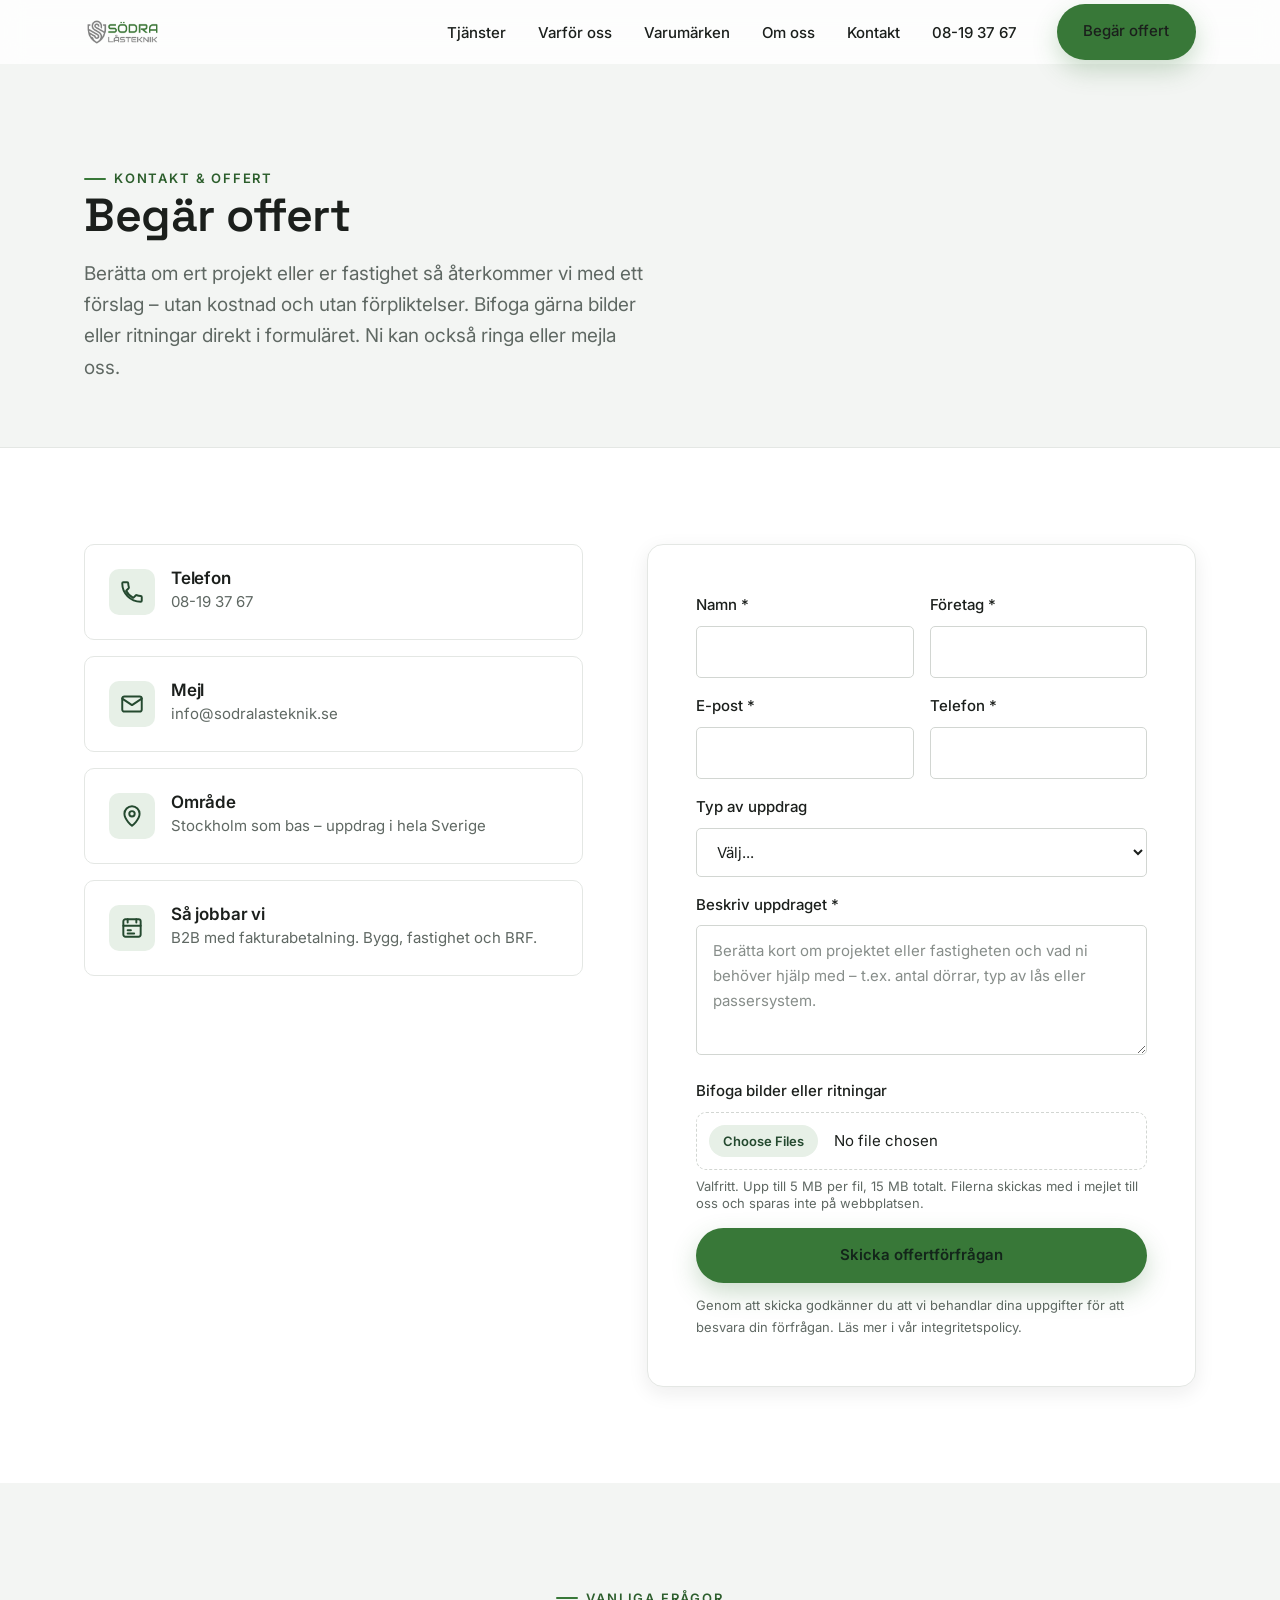
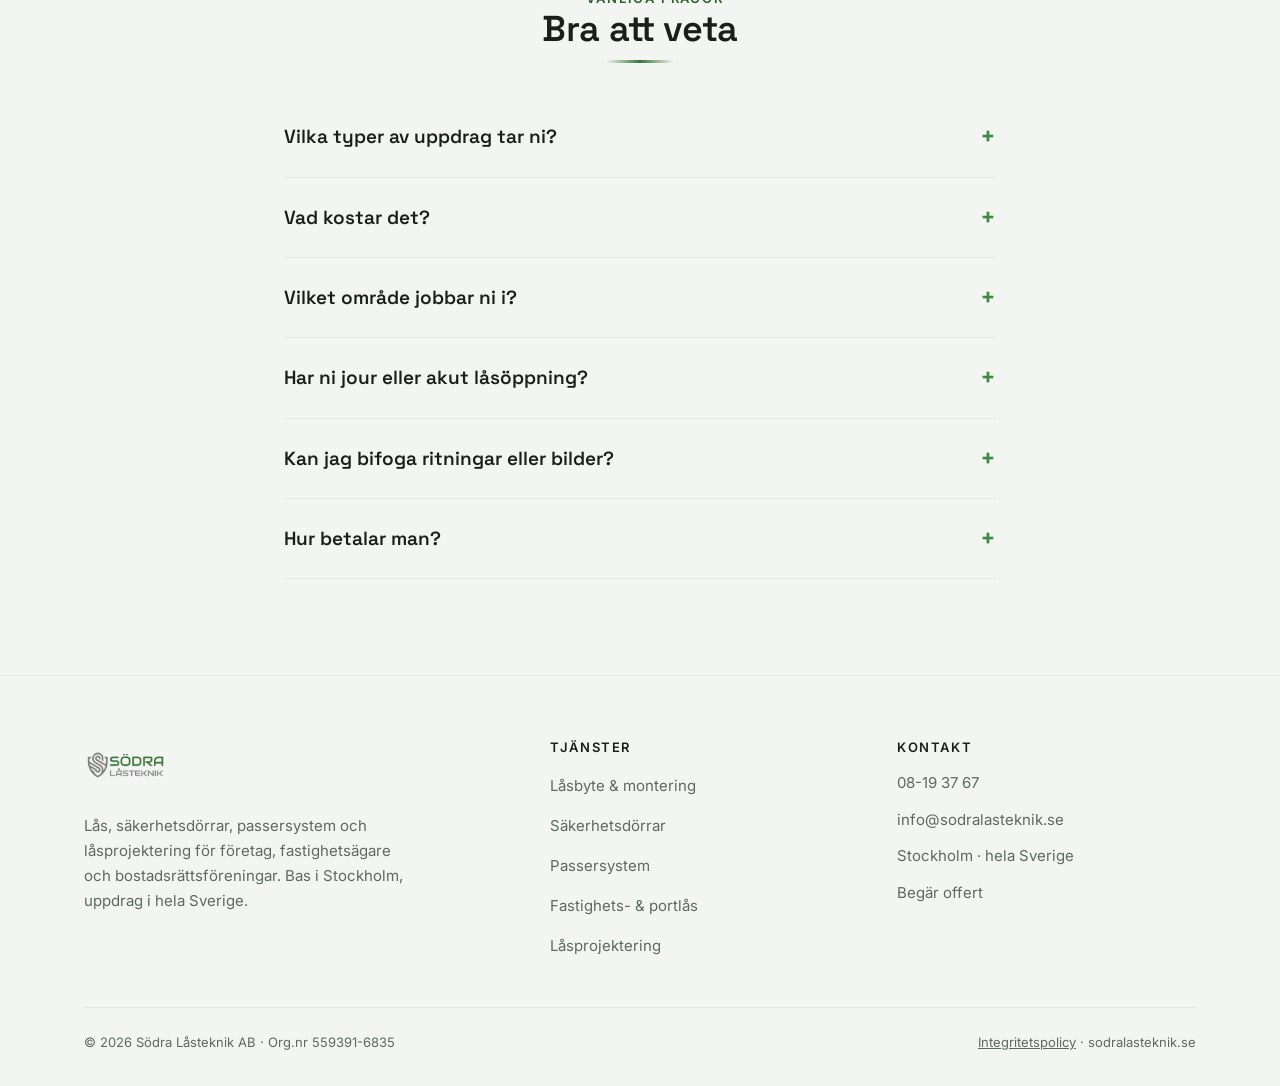
==== contact/index.html @ 4a837612 "Initial commit: Södra Låsteknik marketing website Statisk sajt (vanilla HTML/CSS/JS, inget byggsteg)" ====
<!DOCTYPE html>
<html lang="sv">
<head>
  <meta charset="UTF-8">
  <meta name="viewport" content="width=device-width, initial-scale=1">
  <title>Kontakt &amp; offert – Södra Låsteknik</title>
  <meta name="description" content="Begär offert på lås, säkerhetsdörrar, passersystem och låsprojektering. Berätta om ert projekt eller er fastighet och bifoga gärna bilder eller ritningar – vi återkommer med ett förslag.">
  <meta name="theme-color" content="#13251a">
  <link rel="canonical" href="https://sodralasteknik.se/contact/">

  <!-- Open Graph -->
  <meta property="og:type" content="website">
  <meta property="og:locale" content="sv_SE">
  <meta property="og:url" content="https://sodralasteknik.se/contact/">
  <meta property="og:title" content="Kontakt &amp; offert – Södra Låsteknik">
  <meta property="og:description" content="Berätta om ert projekt eller er fastighet så återkommer vi med ett förslag. Bifoga gärna bilder eller ritningar.">
  <meta name="twitter:card" content="summary_large_image">

  <!-- Favicon -->
  <link rel="icon" href="../assets/img/favicon.png" type="image/png">
  <link rel="manifest" href="/manifest.webmanifest">

  <!-- Typsnitt -->
  <link rel="preconnect" href="https://fonts.googleapis.com">
  <link rel="preconnect" href="https://fonts.gstatic.com" crossorigin>
  <link href="https://fonts.googleapis.com/css2?family=Space+Grotesk:wght@500;600;700&family=Inter:wght@400;500;600;700&display=swap" rel="stylesheet">

  <!-- Stilmallar -->
  <link rel="stylesheet" href="../assets/css/tokens.css?v=1.0.0">
  <link rel="stylesheet" href="../assets/css/main.css?v=1.0.0">
</head>
<body id="top">
  <a href="#main" class="skip-link">Hoppa till innehåll</a>
  <div class="nav-backdrop"></div>

  <!-- ===== Navigering ===== -->
  <nav class="navbar scrolled" aria-label="Huvudnavigering">
    <div class="container navbar-inner">
      <a href="../" class="brand" aria-label="Södra Låsteknik, startsida">
        <img src="../assets/img/logo.png" alt="Södra Låsteknik" class="brand-logo">
      </a>

      <ul class="nav-links" role="list">
        <li><a href="../#tjanster">Tjänster</a></li>
        <li><a href="../#varfor">Varför oss</a></li>
        <li><a href="../#varumarken">Varumärken</a></li>
        <li><a href="../#om">Om oss</a></li>
        <li><a href="./">Kontakt</a></li>
        <li><a href="tel:+468193767" class="nav-phone">08-19 37 67</a></li>
        <li><a href="#offert" class="btn btn-primary nav-cta">Begär offert</a></li>
      </ul>

      <button class="nav-toggle" aria-label="Öppna meny" aria-expanded="false" aria-controls="nav">
        <span></span><span></span><span></span>
      </button>
    </div>
  </nav>

  <main id="main">
    <header class="page-hero">
      <div class="container reveal">
        <span class="eyebrow">Kontakt &amp; offert</span>
        <h1>Begär offert</h1>
        <p>Berätta om ert projekt eller er fastighet så återkommer vi med ett förslag – utan kostnad och utan förpliktelser. Bifoga gärna bilder eller ritningar direkt i formuläret. Ni kan också ringa eller mejla oss.</p>
      </div>
    </header>

    <section id="offert" class="section">
      <div class="container contact-layout">
        <!-- Kontaktvägar -->
        <div class="contact-cards reveal">
          <div class="contact-card">
            <div class="service-icon" aria-hidden="true">
              <svg viewBox="0 0 24 24" fill="none" stroke="currentColor" stroke-width="1.8"><path d="M6.6 10.8c1.4 2.8 3.8 5.1 6.6 6.6l2.2-2.2c.3-.3.7-.4 1-.2 1.1.4 2.3.6 3.6.6.6 0 1 .4 1 1V20c0 .6-.4 1-1 1C10.6 21 3 13.4 3 4c0-.6.5-1 1-1h3.5c.6 0 1 .4 1 1 0 1.2.2 2.4.6 3.6.1.4 0 .8-.2 1l-2.3 2.2Z" stroke-linecap="round" stroke-linejoin="round"/></svg>
            </div>
            <div>
              <h3>Telefon</h3>
              <p><a href="tel:+468193767">08-19 37 67</a></p>
            </div>
          </div>

          <div class="contact-card">
            <div class="service-icon" aria-hidden="true">
              <svg viewBox="0 0 24 24" fill="none" stroke="currentColor" stroke-width="1.8"><rect x="3" y="5" width="18" height="14" rx="2"/><path d="m3 7 9 6 9-6" stroke-linecap="round" stroke-linejoin="round"/></svg>
            </div>
            <div>
              <h3>Mejl</h3>
              <p><a href="mailto:info@sodralasteknik.se">info@sodralasteknik.se</a></p>
            </div>
          </div>

          <div class="contact-card">
            <div class="service-icon" aria-hidden="true">
              <svg viewBox="0 0 24 24" fill="none" stroke="currentColor" stroke-width="1.8"><path d="M12 21s-7-5.5-7-11a7 7 0 0 1 14 0c0 5.5-7 11-7 11Z" stroke-linejoin="round"/><circle cx="12" cy="10" r="2.5"/></svg>
            </div>
            <div>
              <h3>Område</h3>
              <p>Stockholm som bas – uppdrag i hela Sverige</p>
            </div>
          </div>

          <div class="contact-card">
            <div class="service-icon" aria-hidden="true">
              <svg viewBox="0 0 24 24" fill="none" stroke="currentColor" stroke-width="1.8"><rect x="4" y="4" width="16" height="16" rx="2"/><path d="M8 4v3M16 4v3M4 10h16M8 14h3M8 17h6" stroke-linecap="round"/></svg>
            </div>
            <div>
              <h3>Så jobbar vi</h3>
              <p>B2B med fakturabetalning. Bygg, fastighet och BRF.</p>
            </div>
          </div>
        </div>

        <!-- Formulär -->
        <div class="form-card reveal">
          <form id="contact-form" action="offert.php" method="post" enctype="multipart/form-data" novalidate>
            <div class="form-row">
              <div class="field">
                <label for="name">Namn *</label>
                <input type="text" id="name" name="name" autocomplete="name" required>
                <span class="field-error">Fyll i ditt namn.</span>
              </div>
              <div class="field">
                <label for="company">Företag *</label>
                <input type="text" id="company" name="company" autocomplete="organization" required>
                <span class="field-error">Ange företag eller förening.</span>
              </div>
            </div>

            <div class="form-row">
              <div class="field">
                <label for="email">E-post *</label>
                <input type="email" id="email" name="email" autocomplete="email" required>
                <span class="field-error">Ange en giltig e-postadress.</span>
              </div>
              <div class="field">
                <label for="phone">Telefon *</label>
                <input type="tel" id="phone" name="phone" autocomplete="tel" required>
                <span class="field-error">Ange ett telefonnummer.</span>
              </div>
            </div>

            <div class="field">
              <label for="type">Typ av uppdrag</label>
              <select id="type" name="type">
                <option value="">Välj...</option>
                <option>Nybyggnation</option>
                <option>ROT / renovering</option>
                <option>Fastighet / förvaltning</option>
                <option>Bostadsrättsförening</option>
                <option>Företag</option>
                <option>Annat</option>
              </select>
            </div>

            <div class="field">
              <label for="message">Beskriv uppdraget *</label>
              <textarea id="message" name="message" placeholder="Berätta kort om projektet eller fastigheten och vad ni behöver hjälp med – t.ex. antal dörrar, typ av lås eller passersystem." required></textarea>
              <span class="field-error">Beskriv uppdraget.</span>
            </div>

            <div class="field">
              <label for="attachments">Bifoga bilder eller ritningar</label>
              <input type="file" id="attachments" name="attachments[]" accept="image/*,.pdf" multiple>
              <p class="field-hint">Valfritt. Upp till 5 MB per fil, 15 MB totalt. Filerna skickas med i mejlet till oss och sparas inte på webbplatsen.</p>
              <span class="field-error">Filen är för stor eller har ett format vi inte stödjer.</span>
            </div>

            <!-- Honeypot mot spam: dold för människor, kryssas av bottar -->
            <input type="checkbox" name="botcheck" style="display:none" tabindex="-1" aria-hidden="true">

            <button type="submit" class="btn btn-primary" style="width:100%;">Skicka offertförfrågan</button>
            <p class="form-note">Genom att skicka godkänner du att vi behandlar dina uppgifter för att besvara din förfrågan. Läs mer i vår <a href="../privacy-policy/">integritetspolicy</a>.</p>
            <div id="form-status" class="form-status" role="status" aria-live="polite"></div>
          </form>
        </div>
      </div>
    </section>

    <!-- ===== FAQ ===== -->
    <section class="why section">
      <div class="container" style="max-width: var(--sl-container-narrow);">
        <div class="section-head text-center reveal">
          <span class="eyebrow" style="justify-content:center;">Vanliga frågor</span>
          <h2>Bra att veta</h2>
        </div>

        <details class="faq-item reveal">
          <summary>Vilka typer av uppdrag tar ni?</summary>
          <p>Vi arbetar främst B2B – med byggföretag, fastighetsägare och bostadsrättsföreningar. Allt från enskilda cylinder- och låsbyten till komplett låsprojektering för nybyggnation och ROT. Vi tar sällan uppdrag åt privatpersoner.</p>
        </details>
        <details class="faq-item reveal">
          <summary>Vad kostar det?</summary>
          <p>Priset beror på uppdragets omfattning och vilka produkter som ingår. Berätta om projektet eller fastigheten så återkommer vi med ett tydligt förslag utan kostnad och utan förpliktelser.</p>
        </details>
        <details class="faq-item reveal">
          <summary>Vilket område jobbar ni i?</summary>
          <p>Vi har Stockholm som bas men tar uppdrag i hela Sverige. Hör av dig med var projektet ligger så berättar vi hur vi kan hjälpa till.</p>
        </details>
        <details class="faq-item reveal">
          <summary>Har ni jour eller akut låsöppning?</summary>
          <p>Nej, vi erbjuder ingen jour eller akut låsöppning i nuläget. Vi är specialiserade på planerade lås- och säkerhetsentreprenader inom bygg och fastighet.</p>
        </details>
        <details class="faq-item reveal">
          <summary>Kan jag bifoga ritningar eller bilder?</summary>
          <p>Ja – ladda upp bilder eller ritningar direkt i formuläret (JPG, PNG, HEIC, WEBP eller PDF). Det gör att vi ofta kan ge ett mer träffsäkert förslag direkt. Filerna skickas med i mejlet till oss och sparas inte på webbplatsen.</p>
        </details>
        <details class="faq-item reveal">
          <summary>Hur betalar man?</summary>
          <p>Vi fakturerar – all fakturering sker mot företag och föreningar (B2B).</p>
        </details>
      </div>
    </section>
  </main>

  <!-- ===== Footer ===== -->
  <footer class="footer">
    <div class="container">
      <div class="footer-grid">
        <div>
          <a href="../" class="brand" aria-label="Södra Låsteknik">
            <img src="../assets/img/logo.png" alt="Södra Låsteknik" class="brand-logo footer-logo">
          </a>
          <p class="footer-about">Lås, säkerhetsdörrar, passersystem och låsprojektering för företag, fastighetsägare och bostadsrättsföreningar. Bas i Stockholm, uppdrag i hela Sverige.</p>
        </div>

        <div>
          <h4>Tjänster</h4>
          <ul class="footer-links" role="list">
            <li><a href="../#tjanster">Låsbyte &amp; montering</a></li>
            <li><a href="../#tjanster">Säkerhetsdörrar</a></li>
            <li><a href="../#tjanster">Passersystem</a></li>
            <li><a href="../#tjanster">Fastighets- &amp; portlås</a></li>
            <li><a href="../#tjanster">Låsprojektering</a></li>
          </ul>
        </div>

        <div>
          <h4>Kontakt</h4>
          <div class="footer-contact">
            <a href="tel:+468193767">08-19 37 67</a>
            <a href="mailto:info@sodralasteknik.se">info@sodralasteknik.se</a>
            <span>Stockholm · hela Sverige</span>
            <a href="#offert">Begär offert</a>
          </div>
        </div>
      </div>

      <div class="footer-bottom">
        <span>&copy; <span id="year">2026</span> Södra Låsteknik AB · Org.nr 559391-6835</span>
        <span><a href="../privacy-policy/">Integritetspolicy</a> · sodralasteknik.se</span>
      </div>
    </div>
  </footer>

  <script src="../assets/js/main.js?v=1.0.0" defer></script>
  <script src="../assets/js/contact.js?v=1.0.0" defer></script>
</body>
</html>
---- assets/css/tokens.css ----
/* ==========================================================================
   Design tokens - Södra Låsteknik
   Grön / grå / svart. Ren, teknisk säkerhetskänsla. Ett tema (inget
   prefers-color-scheme). Prefix --sl-. Värdena samplade ur logotypen:
   grön #387838, grå #808080.
   ========================================================================== */

:root {
  /* ===== Grön ramp (mörk → ljus) ===== */
  --sl-forest-900: #13251a;   /* nära svart-grön – mörka sektioner, footer */
  --sl-forest-800: #1b3324;
  --sl-forest-700: #24492f;   /* ikoner, primärtext på ljust */
  --sl-forest-600: #2c5e35;
  --sl-green-500:  #3f8b46;
  --sl-green-400:  #58a25f;
  --sl-green-100:  #e7f0e7;   /* tints, chip-bakgrund */

  /* Märkesaccent (grön från loggan) – knappar, eyebrows, siffror, linjer */
  --sl-brand:      #387838;
  --sl-brand-deep: #2c5e2c;

  /* ===== Neutraler (grått/svart) ===== */
  --sl-sand-50:  #fafbfa;
  --sl-sand-100: #f3f5f3;
  --sl-sand-200: #e8ebe8;
  --sl-stone-300: #d3d7d3;

  --sl-ink-900: #181b19;
  --sl-ink-700: #333734;
  --sl-ink-500: #6b706c;
  --sl-white: #ffffff;

  /* ===== Semantiska färger ===== */
  --sl-primary:        var(--sl-forest-700);
  --sl-primary-dark:   var(--sl-forest-900);
  --sl-accent:         var(--sl-green-500);
  --sl-accent-strong:  var(--sl-forest-600);

  /* Ljust tema: vitt/ljusgrått med grön accent och nära-svart text. */
  --sl-bg:             #ffffff;
  --sl-bg-alt:         #f3f5f3;
  --sl-bg-dark:        var(--sl-forest-900);
  --sl-surface:        #ffffff;

  --sl-text:           #1b1f1c;
  --sl-text-muted:     #5f6863;
  --sl-text-on-dark:   #eef2ef;
  --sl-text-on-dark-muted: #aeb8b1;

  --sl-border:         #e4e7e4;
  --sl-border-strong:  #d2d6d2;

  --sl-success: #2f8f5b;
  --sl-error:   #c0402b;

  /* ===== Typografi ===== */
  --sl-font-body: "Inter", system-ui, -apple-system, "Segoe UI", Roboto, sans-serif;
  --sl-font-display: "Space Grotesk", "Inter", system-ui, sans-serif;

  --sl-fs-xs:   0.8125rem;  /* 13px */
  --sl-fs-sm:   0.9375rem;  /* 15px */
  --sl-fs-base: 1.0625rem;  /* 17px */
  --sl-fs-lg:   1.1875rem;  /* 19px */
  --sl-fs-xl:   1.375rem;   /* 22px */
  --sl-fs-2xl:  1.75rem;    /* 28px */
  --sl-fs-3xl:  2.25rem;    /* 36px */
  --sl-fs-4xl:  2.9rem;     /* ~46px */
  --sl-fs-5xl:  3.75rem;    /* 60px */

  --sl-lh-tight: 1.12;
  --sl-lh-snug:  1.3;
  --sl-lh-normal: 1.65;

  --sl-fw-regular: 400;
  --sl-fw-medium: 500;
  --sl-fw-semibold: 600;
  --sl-fw-bold: 700;

  /* ===== Spacing ===== */
  --sl-space-1: 0.25rem;
  --sl-space-2: 0.5rem;
  --sl-space-3: 0.75rem;
  --sl-space-4: 1rem;
  --sl-space-5: 1.5rem;
  --sl-space-6: 2rem;
  --sl-space-7: 3rem;
  --sl-space-8: 4rem;
  --sl-space-9: 6rem;
  --sl-space-10: 8rem;

  /* ===== Layout ===== */
  --sl-container: 1160px;
  --sl-container-narrow: 760px;

  /* ===== Radier (något stramare än Nordö – teknisk känsla) ===== */
  --sl-radius-sm: 5px;
  --sl-radius-md: 10px;
  --sl-radius-lg: 16px;
  --sl-radius-xl: 22px;
  --sl-radius-full: 999px;

  /* ===== Skuggor (neutralt grå) ===== */
  --sl-shadow-sm: 0 1px 2px rgba(20, 25, 22, 0.06);
  --sl-shadow-md: 0 6px 20px rgba(20, 25, 22, 0.08);
  --sl-shadow-lg: 0 18px 48px rgba(20, 25, 22, 0.13);
  --sl-shadow-green: 0 12px 30px rgba(56, 120, 56, 0.26);

  /* ===== Övergångar ===== */
  --sl-transition: 200ms cubic-bezier(0.4, 0, 0.2, 1);
  --sl-transition-slow: 400ms cubic-bezier(0.4, 0, 0.2, 1);

  /* ===== Z-index ===== */
  --sl-z-nav: 100;
  --sl-z-overlay: 200;
}

@media (prefers-reduced-motion: reduce) {
  :root {
    --sl-transition: 0ms;
    --sl-transition-slow: 0ms;
  }
}
---- assets/css/main.css ----
/* ==========================================================================
   Södra Låsteknik - main.css
   Statisk sajt. Vanilla CSS. Mobile-first.
   ========================================================================== */

/* ===== Reset ===== */
*, *::before, *::after { box-sizing: border-box; }
* { margin: 0; }
html { -webkit-text-size-adjust: 100%; scroll-behavior: smooth; }
@media (prefers-reduced-motion: reduce) { html { scroll-behavior: auto; } }

body {
  font-family: var(--sl-font-body);
  font-size: var(--sl-fs-base);
  line-height: var(--sl-lh-normal);
  color: var(--sl-text);
  background: var(--sl-bg);
  -webkit-font-smoothing: antialiased;
  text-rendering: optimizeLegibility;
  overflow-x: hidden;
}

img, picture, svg { display: block; max-width: 100%; }
a { color: inherit; text-decoration: none; }
button { font: inherit; cursor: pointer; }
ul { list-style: none; padding: 0; }

/* ===== Typografi ===== */
h1, h2, h3, h4 {
  font-family: var(--sl-font-display);
  font-weight: var(--sl-fw-semibold);
  line-height: var(--sl-lh-tight);
  letter-spacing: -0.01em;
  color: var(--sl-text);
}
h1 { font-size: var(--sl-fs-4xl); }
h2 { font-size: var(--sl-fs-3xl); }
h3 { font-size: var(--sl-fs-xl); }
p { color: var(--sl-text-muted); }

.eyebrow {
  display: inline-flex;
  align-items: center;
  gap: var(--sl-space-2);
  font-family: var(--sl-font-body);
  font-size: var(--sl-fs-xs);
  font-weight: var(--sl-fw-semibold);
  letter-spacing: 0.14em;
  text-transform: uppercase;
  color: var(--sl-brand-deep);
}
.eyebrow::before {
  content: "";
  width: 22px; height: 2px;
  background: var(--sl-brand);
  border-radius: 2px;
}

/* ===== Layout ===== */
.container {
  width: 100%;
  max-width: var(--sl-container);
  margin-inline: auto;
  padding-inline: var(--sl-space-5);
}
.section { padding-block: var(--sl-space-9); }
.section-head { max-width: 640px; margin-bottom: var(--sl-space-7); }
.section-head p { margin-top: var(--sl-space-4); font-size: var(--sl-fs-lg); }
.text-center { text-align: center; }
.text-center.section-head { margin-inline: auto; }

/* ===== Knappar ===== */
.btn {
  display: inline-flex;
  align-items: center;
  justify-content: center;
  gap: var(--sl-space-2);
  padding: 0.9rem 1.6rem;
  border-radius: var(--sl-radius-full);
  font-size: var(--sl-fs-sm);
  font-weight: var(--sl-fw-semibold);
  border: 1.5px solid transparent;
  transition: transform var(--sl-transition), background var(--sl-transition), box-shadow var(--sl-transition), color var(--sl-transition);
  white-space: nowrap;
}
.btn:active { transform: translateY(1px); }
.btn-primary {
  background: var(--sl-brand);
  color: var(--sl-forest-900);
  box-shadow: 0 10px 24px rgba(56, 120, 56, 0.25);
}
.btn-primary:hover { background: var(--sl-brand-deep); transform: translateY(-2px); }
.btn-secondary {
  background: transparent;
  color: var(--sl-text);
  border-color: var(--sl-border-strong);
}
.btn-secondary:hover { border-color: var(--sl-accent-strong); color: var(--sl-accent-strong); }
.btn-ghost-light {
  background: rgba(255,255,255,0.1);
  color: var(--sl-white);
  border-color: rgba(255,255,255,0.35);
}
.btn-ghost-light:hover { background: rgba(255,255,255,0.18); border-color: rgba(255,255,255,0.6); }
.btn-white { background: var(--sl-white); color: var(--sl-forest-800); }
.btn-white:hover { transform: translateY(-2px); box-shadow: var(--sl-shadow-lg); }
.btn svg { width: 18px; height: 18px; }

/* ===== Navigering ===== */
.navbar {
  position: fixed;
  inset: 0 0 auto 0;
  z-index: var(--sl-z-nav);
  transition: background var(--sl-transition), box-shadow var(--sl-transition), padding var(--sl-transition);
  padding-block: var(--sl-space-1);
  background: rgba(255, 255, 255, 0.82);
  backdrop-filter: saturate(180%) blur(12px);
  -webkit-backdrop-filter: saturate(180%) blur(12px);
}
.navbar.scrolled {
  background: rgba(255, 255, 255, 0.95);
  box-shadow: var(--sl-shadow-sm);
  border-bottom: 1px solid var(--sl-border);
}
.navbar-inner {
  display: flex;
  align-items: center;
  justify-content: space-between;
  gap: var(--sl-space-5);
}
.brand { display: inline-flex; align-items: center; gap: var(--sl-space-3); }
.brand-mark { width: 38px; height: 38px; flex-shrink: 0; }
.brand-logo { height: 88px; width: auto; display: block; }
.footer .brand-logo { height: 104px; }
.legal-hero .brand-logo { height: 380px; margin-bottom: var(--sl-space-2); }
.brand-text {
  font-family: var(--sl-font-display);
  font-weight: var(--sl-fw-semibold);
  font-size: var(--sl-fs-xl);
  letter-spacing: -0.02em;
  color: var(--sl-forest-800);
  line-height: 1;
}
.brand-text small {
  display: block;
  font-family: var(--sl-font-body);
  font-size: 0.62rem;
  font-weight: var(--sl-fw-semibold);
  letter-spacing: 0.22em;
  text-transform: uppercase;
  color: var(--sl-text-muted);
  margin-top: 3px;
}
.nav-links { display: flex; align-items: center; gap: var(--sl-space-6); }
.nav-links a {
  font-size: var(--sl-fs-sm);
  font-weight: var(--sl-fw-medium);
  color: var(--sl-text);
  position: relative;
  transition: color var(--sl-transition);
}
.nav-links a:not(.btn)::after {
  content: "";
  position: absolute;
  left: 0; bottom: -6px;
  width: 0; height: 2px;
  background: var(--sl-accent);
  border-radius: 2px;
  transition: width var(--sl-transition);
}
.nav-links a:not(.btn):hover::after { width: 100%; }
.nav-cta { margin-left: var(--sl-space-2); }

.nav-toggle {
  display: none;
  flex-direction: column;
  gap: 5px;
  background: none;
  border: none;
  padding: 6px;
}
.nav-toggle span {
  width: 24px; height: 2px;
  background: var(--sl-text);
  border-radius: 2px;
  transition: transform var(--sl-transition), opacity var(--sl-transition);
}
.nav-open .nav-toggle span:nth-child(1) { transform: translateY(7px) rotate(45deg); }
.nav-open .nav-toggle span:nth-child(2) { opacity: 0; }
.nav-open .nav-toggle span:nth-child(3) { transform: translateY(-7px) rotate(-45deg); }

/* ===== Hero ===== */
.hero {
  position: relative;
  min-height: 100svh;
  display: flex;
  align-items: center;
  padding-top: var(--sl-space-10);
  padding-bottom: var(--sl-space-9);
  color: var(--sl-white);
  overflow: hidden;
}
.hero-bg {
  position: absolute;
  inset: 0;
  z-index: -2;
  background-color: var(--sl-forest-900);
  /* Foto tänds automatiskt när assets/img/hero.jpg finns.
     Overlay-gradienten ligger ovanpå fotot och håller texten läsbar.
     Saknas fotot visas den gröna basfärgen. */
  background-image:
    linear-gradient(150deg, rgba(19,37,26,0.82) 0%, rgba(19,37,26,0.55) 45%, rgba(11,22,15,0.88) 100%),
    url("../img/hero.jpg");
  background-size: cover;
  background-position: center;
  background-repeat: no-repeat;
}
/* Topografiskt linjemönster som subtil textur */
.hero-bg::after {
  content: "";
  position: absolute;
  inset: 0;
  background-image: radial-gradient(rgba(255,255,255,0.05) 1px, transparent 1px);
  background-size: 32px 32px;
  mask-image: radial-gradient(90% 80% at 70% 30%, #000 0%, transparent 75%);
  -webkit-mask-image: radial-gradient(90% 80% at 70% 30%, #000 0%, transparent 75%);
}
.hero-content { max-width: 640px; }
.hero .eyebrow { color: var(--sl-brand); }
.hero .eyebrow::before { background: var(--sl-brand); }
.hero h1 {
  color: var(--sl-white);
  font-size: clamp(2.4rem, 6vw, var(--sl-fs-5xl));
  margin-top: var(--sl-space-5);
  letter-spacing: -0.02em;
}
.hero h1 em { font-style: italic; color: var(--sl-green-400); }
.hero-lead {
  color: var(--sl-text-on-dark);
  font-size: var(--sl-fs-lg);
  max-width: 560px;
  margin-top: var(--sl-space-5);
}
.hero-actions {
  display: flex;
  flex-wrap: wrap;
  gap: var(--sl-space-4);
  margin-top: var(--sl-space-7);
}
.hero-trust {
  display: flex;
  flex-wrap: wrap;
  gap: var(--sl-space-6);
  margin-top: var(--sl-space-8);
  padding-top: var(--sl-space-6);
  border-top: 1px solid rgba(255,255,255,0.14);
}
.hero-trust-item { display: flex; align-items: center; gap: var(--sl-space-3); }
.hero-trust-item svg { width: 20px; height: 20px; color: var(--sl-green-400); flex-shrink: 0; }
.hero-trust-item span { color: var(--sl-text-on-dark); font-size: var(--sl-fs-sm); font-weight: var(--sl-fw-medium); }

.scroll-cue {
  position: absolute;
  left: 50%; bottom: var(--sl-space-5);
  transform: translateX(-50%);
  color: rgba(255,255,255,0.5);
  font-size: var(--sl-fs-xs);
  letter-spacing: 0.14em;
  text-transform: uppercase;
  display: flex;
  flex-direction: column;
  align-items: center;
  gap: var(--sl-space-2);
  animation: floaty 2.4s ease-in-out infinite;
}
@keyframes floaty { 0%,100% { transform: translate(-50%, 0); } 50% { transform: translate(-50%, 6px); } }
@media (prefers-reduced-motion: reduce) { .scroll-cue { animation: none; } }

/* ===== Statistik-band ===== */
.stats {
  background: var(--sl-bg-alt);
  color: var(--sl-text);
}
.stats-grid {
  display: grid;
  grid-template-columns: repeat(4, 1fr);
  gap: var(--sl-space-6);
}
.stat { text-align: center; padding: var(--sl-space-4); }
.stat-num {
  font-family: var(--sl-font-display);
  font-size: var(--sl-fs-4xl);
  font-weight: var(--sl-fw-semibold);
  color: var(--sl-forest-700);
  line-height: 1;
}
.stat-num span { color: var(--sl-brand-deep); }
.stat-label { margin-top: var(--sl-space-3); font-size: var(--sl-fs-sm); color: var(--sl-text-muted); }

/* ===== Ledord (från visitkortet) ===== */
.values { background: var(--sl-bg-alt); border-block: 1px solid var(--sl-border); }
.values-row {
  display: flex;
  flex-wrap: wrap;
  justify-content: center;
  align-items: center;
  gap: var(--sl-space-3) var(--sl-space-5);
  padding-block: var(--sl-space-5);
}
.values-row span {
  font-size: var(--sl-fs-sm);
  font-weight: var(--sl-fw-semibold);
  letter-spacing: 0.2em;
  text-transform: uppercase;
  color: var(--sl-brand-deep);
}
.values-row .dot { color: var(--sl-border-strong); letter-spacing: 0; }

/* ===== Tjänster ===== */
.services-grid {
  display: grid;
  grid-template-columns: repeat(2, 1fr);
  gap: var(--sl-space-5);
}
.service-card {
  background: var(--sl-surface);
  border: 1px solid var(--sl-border);
  border-radius: var(--sl-radius-lg);
  padding: var(--sl-space-6);
  transition: transform var(--sl-transition), box-shadow var(--sl-transition), border-color var(--sl-transition);
}
.service-card:hover {
  transform: translateY(-4px);
  box-shadow: var(--sl-shadow-lg);
  border-color: var(--sl-green-100);
}
.service-icon {
  width: 54px; height: 54px;
  display: grid;
  place-items: center;
  border-radius: var(--sl-radius-md);
  background: var(--sl-green-100);
  color: var(--sl-forest-700);
  margin-bottom: var(--sl-space-5);
}
.service-icon svg { width: 26px; height: 26px; }
.service-card h3 { margin-bottom: var(--sl-space-3); }
.service-card p { font-size: var(--sl-fs-sm); }
.service-card ul { margin-top: var(--sl-space-4); display: flex; flex-wrap: wrap; gap: var(--sl-space-2); }
.service-card li {
  font-size: var(--sl-fs-xs);
  font-weight: var(--sl-fw-medium);
  color: var(--sl-forest-700);
  background: var(--sl-green-100);
  padding: 4px 10px;
  border-radius: var(--sl-radius-full);
}

/* ===== Varför oss (split) ===== */
.why { background: var(--sl-bg-alt); }
.split {
  display: grid;
  grid-template-columns: 1fr 1fr;
  gap: var(--sl-space-8);
  align-items: center;
}
.why-list { margin-top: var(--sl-space-6); display: grid; gap: var(--sl-space-4); }
.why-item { display: flex; gap: var(--sl-space-4); align-items: flex-start; }
.why-check {
  flex-shrink: 0;
  width: 30px; height: 30px;
  display: grid; place-items: center;
  border-radius: var(--sl-radius-full);
  background: var(--sl-accent-strong);
  color: var(--sl-white);
}
.why-check svg { width: 16px; height: 16px; }
.why-item h3 { font-size: var(--sl-fs-lg); font-family: var(--sl-font-body); font-weight: var(--sl-fw-semibold); margin-bottom: 2px; }
.why-item p { font-size: var(--sl-fs-sm); margin: 0; }

.why-visual {
  position: relative;
  border-radius: var(--sl-radius-xl);
  overflow: hidden;
  min-height: 440px;
  background:
    linear-gradient(180deg, rgba(19,37,26,0.30) 0%, rgba(19,37,26,0.55) 45%, rgba(11,22,15,0.9) 100%),
    url("../img/ambition.jpg") center / cover no-repeat;
  color: var(--sl-white);
  display: flex;
  flex-direction: column;
  justify-content: flex-end;
  padding: var(--sl-space-7);
  box-shadow: var(--sl-shadow-lg);
}
.why-visual::before {
  content: "";
  position: absolute; inset: 0;
  background-image: radial-gradient(rgba(255,255,255,0.06) 1px, transparent 1px);
  background-size: 26px 26px;
  mask-image: linear-gradient(to top, #000, transparent);
  -webkit-mask-image: linear-gradient(to top, #000, transparent);
}
.why-visual blockquote {
  position: relative;
  font-family: var(--sl-font-display);
  font-size: var(--sl-fs-2xl);
  line-height: var(--sl-lh-snug);
  color: var(--sl-white);
}
.why-visual cite {
  position: relative;
  display: block;
  margin-top: var(--sl-space-5);
  font-style: normal;
  font-size: var(--sl-fs-sm);
  color: var(--sl-text-on-dark-muted);
}

/* ===== Så arbetar vi (process) ===== */
.process-grid {
  display: grid;
  grid-template-columns: repeat(3, 1fr);
  gap: var(--sl-space-6);
  counter-reset: step;
}
.process-step { position: relative; }
.process-step::before {
  counter-increment: step;
  content: counter(step, decimal-leading-zero);
  font-family: var(--sl-font-display);
  font-size: var(--sl-fs-2xl);
  font-weight: var(--sl-fw-semibold);
  color: var(--sl-brand-deep);
  display: block;
  margin-bottom: var(--sl-space-3);
}
.process-step h3 { font-size: var(--sl-fs-lg); margin-bottom: var(--sl-space-2); }
.process-step p { font-size: var(--sl-fs-sm); }

/* ===== Om ===== */
.about-visual {
  border-radius: var(--sl-radius-xl);
  overflow: hidden;
  min-height: 420px;
  background:
    linear-gradient(180deg, rgba(19,37,26,0.25) 0%, rgba(19,37,26,0.5) 45%, rgba(11,22,15,0.9) 100%),
    url("../img/om-oss.jpg") center / cover no-repeat;
  background-color: #13251a;
  box-shadow: var(--sl-shadow-lg);
  position: relative;
  display: flex;
  flex-direction: column;
  justify-content: flex-end;
  padding: var(--sl-space-7);
  color: var(--sl-white);
}
.about-badge { position: relative; }
.about-badge strong { display: block; font-family: var(--sl-font-display); font-size: var(--sl-fs-2xl); color: var(--sl-white); }
.about-badge span { font-size: var(--sl-fs-sm); color: var(--sl-text-on-dark-muted); }
.about-body p + p { margin-top: var(--sl-space-4); }
.about-body .btn { margin-top: var(--sl-space-6); }

/* ===== CTA-band ===== */
.cta {
  background: var(--sl-surface);
  color: var(--sl-text);
  border: 1px solid var(--sl-border);
  border-top: 3px solid var(--sl-brand);
  border-radius: var(--sl-radius-xl);
  padding: var(--sl-space-8);
  text-align: center;
  box-shadow: var(--sl-shadow-md);
  position: relative;
  overflow: hidden;
}
.cta h2 { color: var(--sl-text); }
.cta p { color: var(--sl-text-muted); max-width: 520px; margin: var(--sl-space-4) auto 0; }
.cta-actions { display: flex; flex-wrap: wrap; gap: var(--sl-space-4); justify-content: center; margin-top: var(--sl-space-6); }

/* ===== Footer ===== */
.footer {
  background: var(--sl-bg-alt);
  color: var(--sl-text-muted);
  padding-block: var(--sl-space-8) var(--sl-space-6);
  border-top: 1px solid var(--sl-border);
}
.footer-grid {
  display: grid;
  grid-template-columns: 1.4fr 1fr 1fr;
  gap: var(--sl-space-7);
  padding-bottom: var(--sl-space-7);
  border-bottom: 1px solid var(--sl-border);
}
.footer .brand-text { color: var(--sl-forest-800); }
.footer-about { margin-top: var(--sl-space-4); font-size: var(--sl-fs-sm); max-width: 320px; }
.footer h4 {
  font-family: var(--sl-font-body);
  font-size: var(--sl-fs-xs);
  letter-spacing: 0.12em;
  text-transform: uppercase;
  color: var(--sl-text);
  margin-bottom: var(--sl-space-4);
}
.footer-links { display: grid; gap: var(--sl-space-3); }
.footer-links a, .footer-contact a { font-size: var(--sl-fs-sm); transition: color var(--sl-transition); }
.footer-links a:hover, .footer-contact a:hover { color: var(--sl-brand-deep); }
.footer-contact { display: grid; gap: var(--sl-space-3); font-size: var(--sl-fs-sm); }
.footer-contact a.with-icon { display: inline-flex; align-items: center; gap: var(--sl-space-2); }
.footer-contact a.with-icon svg { width: 16px; height: 16px; flex-shrink: 0; }
.footer-bottom {
  display: flex;
  flex-wrap: wrap;
  justify-content: space-between;
  gap: var(--sl-space-3);
  padding-top: var(--sl-space-5);
  font-size: var(--sl-fs-xs);
}

/* ===== Kontaktsida ===== */
.page-hero {
  background: var(--sl-bg-alt);
  border-bottom: 1px solid var(--sl-border);
  color: var(--sl-text);
  padding-top: calc(var(--sl-space-10) + var(--sl-space-6));
  padding-bottom: var(--sl-space-8);
}
.page-hero h1 { color: var(--sl-text); }
.page-hero p { color: var(--sl-text-muted); max-width: 560px; margin-top: var(--sl-space-4); font-size: var(--sl-fs-lg); }
/* Hero för fristående sidor utan navbar (t.ex. integritetspolicy) */
.legal-hero {
  position: relative;
  min-height: 60vh;
  display: grid;
  place-items: center;
  text-align: center;
  color: var(--sl-text);
  padding: var(--sl-space-9) var(--sl-space-5);
  background: var(--sl-bg-alt);
  border-bottom: 1px solid var(--sl-border);
}
.legal-hero-inner {
  max-width: 640px;
  display: flex;
  flex-direction: column;
  align-items: center;
  gap: var(--sl-space-4);
}
.legal-hero-brand { margin-bottom: var(--sl-space-2); }
.legal-hero-brand .brand-mark { width: 60px; height: 60px; }
.legal-hero-brand .brand-text { font-size: var(--sl-fs-2xl); color: var(--sl-forest-800); }
.legal-hero h1 { color: var(--sl-text); font-size: var(--sl-fs-4xl); }
.legal-hero p { color: var(--sl-text-muted); font-size: var(--sl-fs-lg); max-width: 520px; }
.legal-hero .btn { margin-top: var(--sl-space-3); }

.contact-layout {
  display: grid;
  grid-template-columns: 1fr 1.1fr;
  gap: var(--sl-space-8);
  align-items: start;
}
.contact-cards { display: grid; gap: var(--sl-space-4); }
.contact-card {
  display: flex;
  gap: var(--sl-space-4);
  padding: var(--sl-space-5);
  background: var(--sl-surface);
  border: 1px solid var(--sl-border);
  border-radius: var(--sl-radius-md);
}
.contact-card .service-icon { margin-bottom: 0; width: 46px; height: 46px; }
.contact-card h3 { font-size: var(--sl-fs-base); font-family: var(--sl-font-body); font-weight: var(--sl-fw-semibold); margin-bottom: 2px; }
.contact-card p, .contact-card a { font-size: var(--sl-fs-sm); color: var(--sl-text-muted); }
.contact-card a:hover { color: var(--sl-accent-strong); }

.form-card {
  background: var(--sl-surface);
  border: 1px solid var(--sl-border);
  border-radius: var(--sl-radius-lg);
  padding: var(--sl-space-7);
  box-shadow: var(--sl-shadow-md);
}
.form-row { display: grid; grid-template-columns: 1fr 1fr; gap: var(--sl-space-4); }
.field { margin-bottom: var(--sl-space-4); }
.field label {
  display: block;
  font-size: var(--sl-fs-sm);
  font-weight: var(--sl-fw-medium);
  margin-bottom: var(--sl-space-2);
  color: var(--sl-text);
}
.field input, .field select, .field textarea {
  width: 100%;
  padding: 0.8rem 1rem;
  font: inherit;
  font-size: var(--sl-fs-sm);
  color: var(--sl-text);
  background: var(--sl-bg);
  border: 1.5px solid var(--sl-border-strong);
  border-radius: var(--sl-radius-sm);
  transition: border-color var(--sl-transition), box-shadow var(--sl-transition);
}
.field textarea { resize: vertical; min-height: 130px; }
.field input::placeholder, .field textarea::placeholder { color: var(--sl-text-muted); opacity: 0.75; }
.field input:focus, .field select:focus, .field textarea:focus {
  outline: none;
  border-color: var(--sl-accent);
  box-shadow: 0 0 0 3px rgba(58,135,104,0.16);
}
.field.invalid input, .field.invalid textarea, .field.invalid select { border-color: var(--sl-error); }
.field-error { display: none; font-size: var(--sl-fs-xs); color: var(--sl-error); margin-top: 4px; }
.field.invalid .field-error { display: block; }
.form-note { font-size: var(--sl-fs-xs); color: var(--sl-text-muted); margin-top: var(--sl-space-3); }
.form-status { margin-top: var(--sl-space-4); padding: var(--sl-space-4); border-radius: var(--sl-radius-sm); font-size: var(--sl-fs-sm); display: none; }
.form-status.show { display: block; }
.form-status.ok { background: #e5f2ea; color: #1e5b3a; }
.form-status.err { background: #fbe9e6; color: var(--sl-error); }
.hp { position: absolute; left: -9999px; width: 1px; height: 1px; overflow: hidden; }

/* ===== FAQ ===== */
.faq-item {
  border-bottom: 1px solid var(--sl-border);
  padding: var(--sl-space-5) 0;
}
.faq-item summary {
  font-family: var(--sl-font-display);
  font-size: var(--sl-fs-lg);
  font-weight: var(--sl-fw-semibold);
  cursor: pointer;
  list-style: none;
  display: flex;
  justify-content: space-between;
  align-items: center;
  gap: var(--sl-space-4);
  color: var(--sl-text);
}
.faq-item summary::-webkit-details-marker { display: none; }
.faq-item summary::after {
  content: "+";
  font-size: 1.6rem;
  color: var(--sl-accent);
  transition: transform var(--sl-transition);
  line-height: 1;
}
.faq-item[open] summary::after { transform: rotate(45deg); }
.faq-item p { margin-top: var(--sl-space-3); font-size: var(--sl-fs-sm); }

/* ===== Långform / juridisk text ===== */
.legal { max-width: var(--sl-container-narrow); }
.legal .updated { font-size: var(--sl-fs-sm); color: var(--sl-text-muted); margin-bottom: var(--sl-space-6); }
.legal h2 { font-size: var(--sl-fs-xl); margin-top: var(--sl-space-7); margin-bottom: var(--sl-space-3); }
.legal h2:first-of-type { margin-top: 0; }
.legal p { margin-bottom: var(--sl-space-4); }
.legal ul { list-style: disc; padding-left: 1.3em; margin-bottom: var(--sl-space-4); display: grid; gap: var(--sl-space-2); }
.legal li { color: var(--sl-text-muted); }
.legal a { color: var(--sl-accent-strong); text-decoration: underline; }
.legal a:hover { color: var(--sl-brand-deep); }
.footer-bottom a { text-decoration: underline; transition: color var(--sl-transition); }
.footer-bottom a:hover { color: var(--sl-brand-deep); }

/* ===== Reveal-animation ===== */
.reveal {
  opacity: 0;
  transform: translateY(24px);
  transition: opacity var(--sl-transition-slow), transform var(--sl-transition-slow);
}
.reveal { transform: translateY(30px); }
.reveal.in { opacity: 1; transform: none; }
@media (prefers-reduced-motion: reduce) {
  .reveal { opacity: 1; transform: none; }
}

/* ==========================================================================
   Motion & "wow"-polish
   ========================================================================== */

/* Guld scroll-progress-linje högst upp */
.scroll-progress {
  position: fixed;
  top: 0; left: 0; right: 0;
  height: 3px;
  transform: scaleX(0);
  transform-origin: left;
  background: linear-gradient(90deg, var(--sl-brand-deep), var(--sl-brand) 55%, var(--sl-green-400));
  z-index: var(--sl-z-overlay);
  pointer-events: none;
  transition: transform 90ms linear;
}

/* Staggrad in-toning i rutnät */
.services-grid .service-card.reveal:nth-child(2) { transition-delay: 90ms; }
.services-grid .service-card.reveal:nth-child(3) { transition-delay: 170ms; }
.services-grid .service-card.reveal:nth-child(4) { transition-delay: 250ms; }
.stats-grid .stat.reveal:nth-child(2) { transition-delay: 80ms; }
.stats-grid .stat.reveal:nth-child(3) { transition-delay: 160ms; }
.stats-grid .stat.reveal:nth-child(4) { transition-delay: 240ms; }
.process-grid .process-step.reveal:nth-child(2) { transition-delay: 110ms; }
.process-grid .process-step.reveal:nth-child(3) { transition-delay: 220ms; }

/* Hero: staggrad entré på laddning */
.hero-content > * {
  animation: heroRise 0.85s cubic-bezier(0.2, 0.7, 0.2, 1) both;
}
.hero-content > *:nth-child(1) { animation-delay: 0.15s; }
.hero-content > *:nth-child(2) { animation-delay: 0.28s; }
.hero-content > *:nth-child(3) { animation-delay: 0.41s; }
.hero-content > *:nth-child(4) { animation-delay: 0.54s; }
.hero-content > *:nth-child(5) { animation-delay: 0.67s; }
@keyframes heroRise {
  from { opacity: 0; transform: translateY(28px); }
  to { opacity: 1; transform: none; }
}

/* Subtil Ken Burns på hero-fotot */
.hero-bg { animation: kenburns 18s ease-out both; }
@keyframes kenburns {
  from { transform: scale(1.09); }
  to { transform: scale(1); }
}

/* Primärknapp: guldskimmer vid hover */
.btn-primary { position: relative; overflow: hidden; }
.btn-primary::after {
  content: "";
  position: absolute; inset: 0;
  background: linear-gradient(115deg, transparent 35%, rgba(255,255,255,0.4) 50%, transparent 65%);
  transform: translateX(-130%);
  transition: transform 0.7s ease;
}
.btn-primary:hover::after { transform: translateX(130%); }

/* Foto-paneler lyfter mjukt vid hover */
.why-visual, .about-visual {
  transition: transform var(--sl-transition-slow), box-shadow var(--sl-transition-slow);
}
.why-visual:hover, .about-visual:hover {
  transform: translateY(-5px);
  box-shadow: var(--sl-shadow-lg);
}

/* Guld-linje ritas in under sektionsrubriker */
.section-head h2 { position: relative; }
.section-head h2::after {
  content: "";
  position: absolute;
  left: 0; bottom: -14px;
  height: 3px; width: 0;
  background: linear-gradient(90deg, var(--sl-brand), transparent);
  border-radius: 2px;
  transition: width 0.7s ease 0.15s;
}
.section-head.reveal.in h2::after { width: 68px; }
.section-head.text-center h2::after {
  left: 50%;
  transform: translateX(-50%);
  background: linear-gradient(90deg, transparent, var(--sl-brand), transparent);
}

/* "Till toppen"-knapp */
.to-top {
  position: fixed;
  right: var(--sl-space-5); bottom: var(--sl-space-5);
  width: 46px; height: 46px;
  border-radius: var(--sl-radius-full);
  background: var(--sl-accent-strong);
  color: var(--sl-white);
  border: none;
  display: grid; place-items: center;
  box-shadow: var(--sl-shadow-md);
  opacity: 0; visibility: hidden;
  transform: translateY(12px);
  transition: opacity var(--sl-transition), transform var(--sl-transition),
              visibility var(--sl-transition), background var(--sl-transition), color var(--sl-transition);
  z-index: var(--sl-z-nav);
  cursor: pointer;
}
.to-top.show { opacity: 1; visibility: visible; transform: none; }
.to-top:hover { background: var(--sl-brand); color: var(--sl-forest-900); transform: translateY(-3px); }
.to-top svg { width: 20px; height: 20px; }

@media (prefers-reduced-motion: reduce) {
  .scroll-progress { display: none; }
  .hero-content > *, .hero-bg { animation: none; }
  .btn-primary::after { display: none; }
  .why-visual:hover, .about-visual:hover { transform: none; }
  .section-head h2::after { transition: none; }
  .to-top { transition: opacity var(--sl-transition), visibility var(--sl-transition); }
}

.skip-link {
  position: absolute;
  left: -9999px;
  top: 0;
  background: var(--sl-white);
  color: var(--sl-forest-800);
  padding: var(--sl-space-3) var(--sl-space-4);
  z-index: 999;
  border-radius: 0 0 var(--sl-radius-sm) 0;
}
.skip-link:focus { left: 0; }

/* ===== Smart Waste by Binsens ===== */
.smart-waste-lead { font-size: var(--sl-fs-lg); margin-top: var(--sl-space-4); }
.smart-waste p + p { margin-top: var(--sl-space-4); }
.smart-waste .btn { margin-top: var(--sl-space-6); gap: var(--sl-space-2); }
.waste-card {
  background: var(--sl-surface);
  border: 1px solid var(--sl-border);
  border-radius: var(--sl-radius-lg);
  padding: var(--sl-space-7);
  box-shadow: var(--sl-shadow-md);
}
.waste-card h3 { font-size: var(--sl-fs-lg); margin-bottom: var(--sl-space-5); }
.waste-list { display: grid; gap: var(--sl-space-4); }
.waste-list li {
  position: relative;
  padding-left: var(--sl-space-6);
  font-size: var(--sl-fs-sm);
  color: var(--sl-text);
}
.waste-list li::before {
  content: "";
  position: absolute;
  left: 0; top: 0.45em;
  width: 9px; height: 9px;
  border-radius: var(--sl-radius-full);
  background: var(--sl-brand);
}

/* ===== Team ===== */
.team-grid {
  display: grid;
  grid-template-columns: repeat(auto-fit, minmax(260px, 1fr));
  gap: var(--sl-space-6);
  max-width: 900px;
  margin-inline: auto;
}
.person {
  background: var(--sl-surface);
  border: 1px solid var(--sl-border);
  border-radius: var(--sl-radius-lg);
  padding: var(--sl-space-7) var(--sl-space-6);
  text-align: center;
}
.person-photo {
  width: 132px; height: 132px;
  border-radius: var(--sl-radius-full);
  object-fit: cover;
  margin: 0 auto var(--sl-space-5);
  display: block;
  border: 3px solid var(--sl-brand);
}
.person h3 { margin-bottom: var(--sl-space-1); }
.person-role {
  display: block;
  font-size: var(--sl-fs-sm);
  font-weight: var(--sl-fw-medium);
  color: var(--sl-brand-deep);
  margin-bottom: var(--sl-space-4);
}
.person p { font-size: var(--sl-fs-sm); }
.person-contact {
  margin-top: var(--sl-space-5);
  display: grid;
  gap: var(--sl-space-1);
  font-size: var(--sl-fs-sm);
}
.person-contact a { color: var(--sl-text); text-decoration: none; }
.person-contact a:hover { color: var(--sl-brand-deep); text-decoration: underline; }

/* ===== Referenser & samarbeten ===== */
.partners { background: var(--sl-bg-alt); }
.partner-grid {
  display: grid;
  grid-template-columns: repeat(auto-fit, minmax(180px, 1fr));
  gap: var(--sl-space-5);
  align-items: center;
}
.partner-grid li {
  display: grid;
  place-items: center;
  background: var(--sl-surface);
  border: 1px solid var(--sl-border);
  border-radius: var(--sl-radius-md);
  padding: var(--sl-space-6) var(--sl-space-4);
  min-height: 96px;
}
/* Textplatshållare tills riktiga logotyper finns */
.partner-logo {
  font-family: var(--sl-font-display);
  font-size: var(--sl-fs-lg);
  font-weight: var(--sl-fw-semibold);
  color: var(--sl-forest-700);
  text-align: center;
}
/* Gäller när platshållarna bytts mot <img> */
.partner-grid img {
  max-width: 100%;
  max-height: 48px;
  width: auto;
  object-fit: contain;
  filter: grayscale(1);
  opacity: 0.75;
  transition: filter var(--sl-transition), opacity var(--sl-transition);
}
.partner-grid li:hover img { filter: grayscale(0); opacity: 1; }

/* ===== Nyheter ===== */
.news-item {
  padding-block: var(--sl-space-7);
  border-bottom: 1px solid var(--sl-border);
}
.news-item:first-of-type { padding-top: 0; }
.news-item:last-of-type { border-bottom: 0; }
.news-item time {
  display: block;
  font-size: var(--sl-fs-xs);
  font-weight: var(--sl-fw-semibold);
  letter-spacing: 0.06em;
  text-transform: uppercase;
  color: var(--sl-brand-deep);
  margin-bottom: var(--sl-space-3);
}
.news-item h2 { font-size: var(--sl-fs-2xl); margin-bottom: var(--sl-space-4); }
.news-item p { font-size: var(--sl-fs-base); }
.news-link {
  display: inline-flex;
  align-items: center;
  gap: var(--sl-space-2);
  margin-top: var(--sl-space-4);
  font-size: var(--sl-fs-sm);
  font-weight: var(--sl-fw-semibold);
  color: var(--sl-forest-700);
  text-decoration: none;
}
.news-link:hover { color: var(--sl-brand-deep); }
.news-link svg { transition: transform var(--sl-transition); }
.news-link:hover svg { transform: translateX(3px); }

/* ===== Serviceanmälan ===== */
.urgent-note {
  background: var(--sl-surface);
  border: 1px solid var(--sl-border-strong);
  border-left: 4px solid var(--sl-error);
  border-radius: var(--sl-radius-md);
  padding: var(--sl-space-6);
}
.urgent-note h3 { font-size: var(--sl-fs-lg); margin-bottom: var(--sl-space-3); }
.urgent-note p { font-size: var(--sl-fs-sm); }
.urgent-note .btn { margin-top: var(--sl-space-5); width: 100%; }
.urgent-note-small {
  margin-top: var(--sl-space-4);
  font-size: var(--sl-fs-xs);
  color: var(--sl-text-muted);
}

.urgency-field { border: 0; padding: 0; margin: 0; }
.urgency-field legend {
  font-size: var(--sl-fs-sm);
  font-weight: var(--sl-fw-medium);
  margin-bottom: var(--sl-space-3);
  padding: 0;
}
.urgency-options { display: grid; grid-template-columns: 1fr 1fr; gap: var(--sl-space-3); }
.urgency-option { cursor: pointer; }
.urgency-option input { position: absolute; opacity: 0; pointer-events: none; }
.urgency-option span {
  display: block;
  border: 1px solid var(--sl-border-strong);
  border-radius: var(--sl-radius-md);
  padding: var(--sl-space-4);
  transition: border-color var(--sl-transition), background var(--sl-transition);
}
.urgency-option strong { display: block; font-size: var(--sl-fs-sm); }
.urgency-option small {
  display: block;
  margin-top: 2px;
  font-size: var(--sl-fs-xs);
  color: var(--sl-text-muted);
  line-height: var(--sl-lh-snug);
}
.urgency-option input:checked + span {
  border-color: var(--sl-brand);
  background: rgba(56, 120, 56, 0.1);
}
.urgency-option input:focus-visible + span { outline: 2px solid var(--sl-brand-deep); outline-offset: 2px; }

.field-hint {
  margin-top: var(--sl-space-2);
  font-size: var(--sl-fs-xs);
  color: var(--sl-text-muted);
  line-height: var(--sl-lh-snug);
}
input[type="file"] {
  width: 100%;
  font-size: var(--sl-fs-sm);
  padding: var(--sl-space-3);
  border: 1px dashed var(--sl-border-strong);
  border-radius: var(--sl-radius-md);
  background: var(--sl-bg);
  cursor: pointer;
}
input[type="file"]::file-selector-button {
  margin-right: var(--sl-space-4);
  padding: 8px 14px;
  border: 0;
  border-radius: var(--sl-radius-full);
  background: var(--sl-green-100);
  color: var(--sl-forest-700);
  font-family: inherit;
  font-size: var(--sl-fs-xs);
  font-weight: var(--sl-fw-semibold);
  cursor: pointer;
}

/* ===== Responsivt ===== */
@media (max-width: 900px) {
  h1 { font-size: var(--sl-fs-3xl); }
  h2 { font-size: var(--sl-fs-2xl); }
  .hero { min-height: 88svh; padding-top: calc(var(--sl-space-10) + var(--sl-space-4)); padding-bottom: var(--sl-space-8); }
  .split, .contact-layout { grid-template-columns: 1fr; }
  .why-visual { min-height: 320px; order: -1; }
  .about-visual { min-height: 300px; }
  .process-grid { grid-template-columns: 1fr; gap: var(--sl-space-5); }
  .stats-grid { grid-template-columns: repeat(2, 1fr); gap: var(--sl-space-5); }
  .footer-grid { grid-template-columns: 1fr 1fr; }

  .nav-toggle { display: flex; position: relative; z-index: 2; }
  /* Solid navbar utan blur på mobil – blur bryter fixed-positionering av menyn */
  .navbar, .navbar.scrolled {
    background: var(--sl-bg);
    backdrop-filter: none;
    -webkit-backdrop-filter: none;
  }
  .brand { position: relative; z-index: 2; }
  /* Mindre logga på mobil: gör navbaren lägre än sektionernas topp-padding
     så ankarlänkar (t.ex. #process) landar med rubriken synlig under navbaren. */
  .brand-logo { height: 52px; }
  .nav-links {
    position: fixed;
    inset: 0;
    z-index: 1;
    flex-direction: column;
    align-items: center;
    justify-content: center;
    gap: var(--sl-space-6);
    background: var(--sl-bg);
    padding: var(--sl-space-9) var(--sl-space-6);
    transform: translateX(100%);
    transition: transform var(--sl-transition);
  }
  .nav-open .nav-links { transform: translateX(0); }
  .nav-links a {
    color: var(--sl-text) !important;
    font-family: var(--sl-font-display);
    font-size: var(--sl-fs-2xl);
  }
  .nav-links a:not(.btn)::after { display: none; }
  .nav-cta { margin-left: 0; margin-top: var(--sl-space-3); }
  .nav-cta.btn { font-size: var(--sl-fs-lg); padding: 0.9rem 2.2rem; }
  .nav-backdrop { display: none; }
}

/* Trust-punkterna staplas som checklista på smala skärmar */
@media (max-width: 680px) {
  .hero-trust {
    flex-direction: column;
    align-items: flex-start;
    gap: var(--sl-space-3);
  }
}

@media (max-width: 560px) {
  :root { --sl-fs-base: 1rem; }
  .section { padding-block: var(--sl-space-8); }
  .services-grid { grid-template-columns: 1fr; }
  .stats-grid { grid-template-columns: 1fr 1fr; }
  .footer-grid { grid-template-columns: 1fr; }
  .form-row { grid-template-columns: 1fr; }
  .cta { padding: var(--sl-space-7) var(--sl-space-5); }
  .hero-trust { gap: var(--sl-space-4); }
  .urgency-options { grid-template-columns: 1fr; }
  .news-item h2 { font-size: var(--sl-fs-xl); }
  .waste-card { padding: var(--sl-space-6) var(--sl-space-5); }
}

/* ==========================================================================
   Södra Låsteknik – komponenter utöver den delade grunden
   ========================================================================== */

/* Loggan är en bred lockup (emblem + text), inte en kompakt symbol –
   lägre höjd än den delade grundens standard. */
.brand-logo { height: 46px; }
.footer .brand-logo { height: 50px; }
.legal-hero .brand-logo { height: 132px; }

/* Telefonlänk i navbaren */
.nav-phone {
  font-weight: var(--sl-fw-semibold);
  color: var(--sl-text);
  white-space: nowrap;
}
.nav-phone:hover { color: var(--sl-brand-deep); }

/* ===== Fotofri hero: mörk grön-svart yta + emblem-vattenstämpel ===== */
.hero-dark {
  background: linear-gradient(160deg, #17291d 0%, #122019 55%, #0d1912 100%);
}
.hero-emblem {
  position: absolute;
  inset: 0;
  z-index: -1;
  background: url("../img/emblem.png") no-repeat;
  background-position: right -6% center;
  background-size: auto 128%;
  opacity: 0.07;
  pointer-events: none;
}
.hero-dark .eyebrow { color: var(--sl-green-400); }
.hero-dark .eyebrow::before { background: var(--sl-green-400); }

/* ===== Tjänster: tre kolumner (9 kort) ===== */
.services-grid-3 { grid-template-columns: repeat(3, 1fr); }
.service-card p { font-size: var(--sl-fs-sm); }

/* ===== Varför-panel (ersätter Nordös foto-aside) ===== */
.why-panel {
  background: linear-gradient(155deg, #1c3826 0%, #142a1d 100%);
  border-radius: var(--sl-radius-lg);
  padding: var(--sl-space-8) var(--sl-space-7);
  display: flex;
  flex-direction: column;
  justify-content: center;
  min-height: 320px;
  position: relative;
  overflow: hidden;
}
.why-panel::before {
  content: "";
  position: absolute;
  inset: 0;
  background: url("../img/emblem.png") no-repeat right -12% bottom -20%;
  background-size: auto 90%;
  opacity: 0.08;
}
.why-panel blockquote {
  font-family: var(--sl-font-display);
  font-size: var(--sl-fs-xl);
  line-height: var(--sl-lh-snug);
  color: var(--sl-white);
  position: relative;
}
.why-panel cite {
  margin-top: var(--sl-space-4);
  font-style: normal;
  font-size: var(--sl-fs-sm);
  color: var(--sl-green-400);
  position: relative;
}

/* ===== Om-panel (emblem på ljus tonad yta) ===== */
.about-panel {
  background: var(--sl-bg-alt);
  border: 1px solid var(--sl-border);
  border-radius: var(--sl-radius-lg);
  display: grid;
  place-items: center;
  min-height: 320px;
  padding: var(--sl-space-8);
}
.about-panel img { width: min(70%, 240px); height: auto; opacity: 0.92; }

/* ===== Varumärken ===== */
.brands { background: var(--sl-bg-alt); }
.brand-grid {
  display: flex;
  flex-wrap: wrap;
  justify-content: center;
  gap: var(--sl-space-4);
  margin-top: var(--sl-space-7);
}
.brand-grid li span {
  display: block;
  font-family: var(--sl-font-display);
  font-weight: var(--sl-fw-semibold);
  font-size: var(--sl-fs-lg);
  letter-spacing: 0.02em;
  color: var(--sl-forest-700);
  background: var(--sl-surface);
  border: 1px solid var(--sl-border);
  border-radius: var(--sl-radius-md);
  padding: var(--sl-space-4) var(--sl-space-6);
  transition: border-color var(--sl-transition), color var(--sl-transition);
}
.brand-grid li:hover span { border-color: var(--sl-brand); color: var(--sl-brand-deep); }

/* ===== Responsivt ===== */
@media (max-width: 900px) {
  .services-grid-3 { grid-template-columns: repeat(2, 1fr); }
  .about-panel { min-height: 240px; }
}
@media (max-width: 560px) {
  .services-grid-3 { grid-template-columns: 1fr; }
  .brand-grid li span { font-size: var(--sl-fs-base); padding: var(--sl-space-3) var(--sl-space-5); }
}
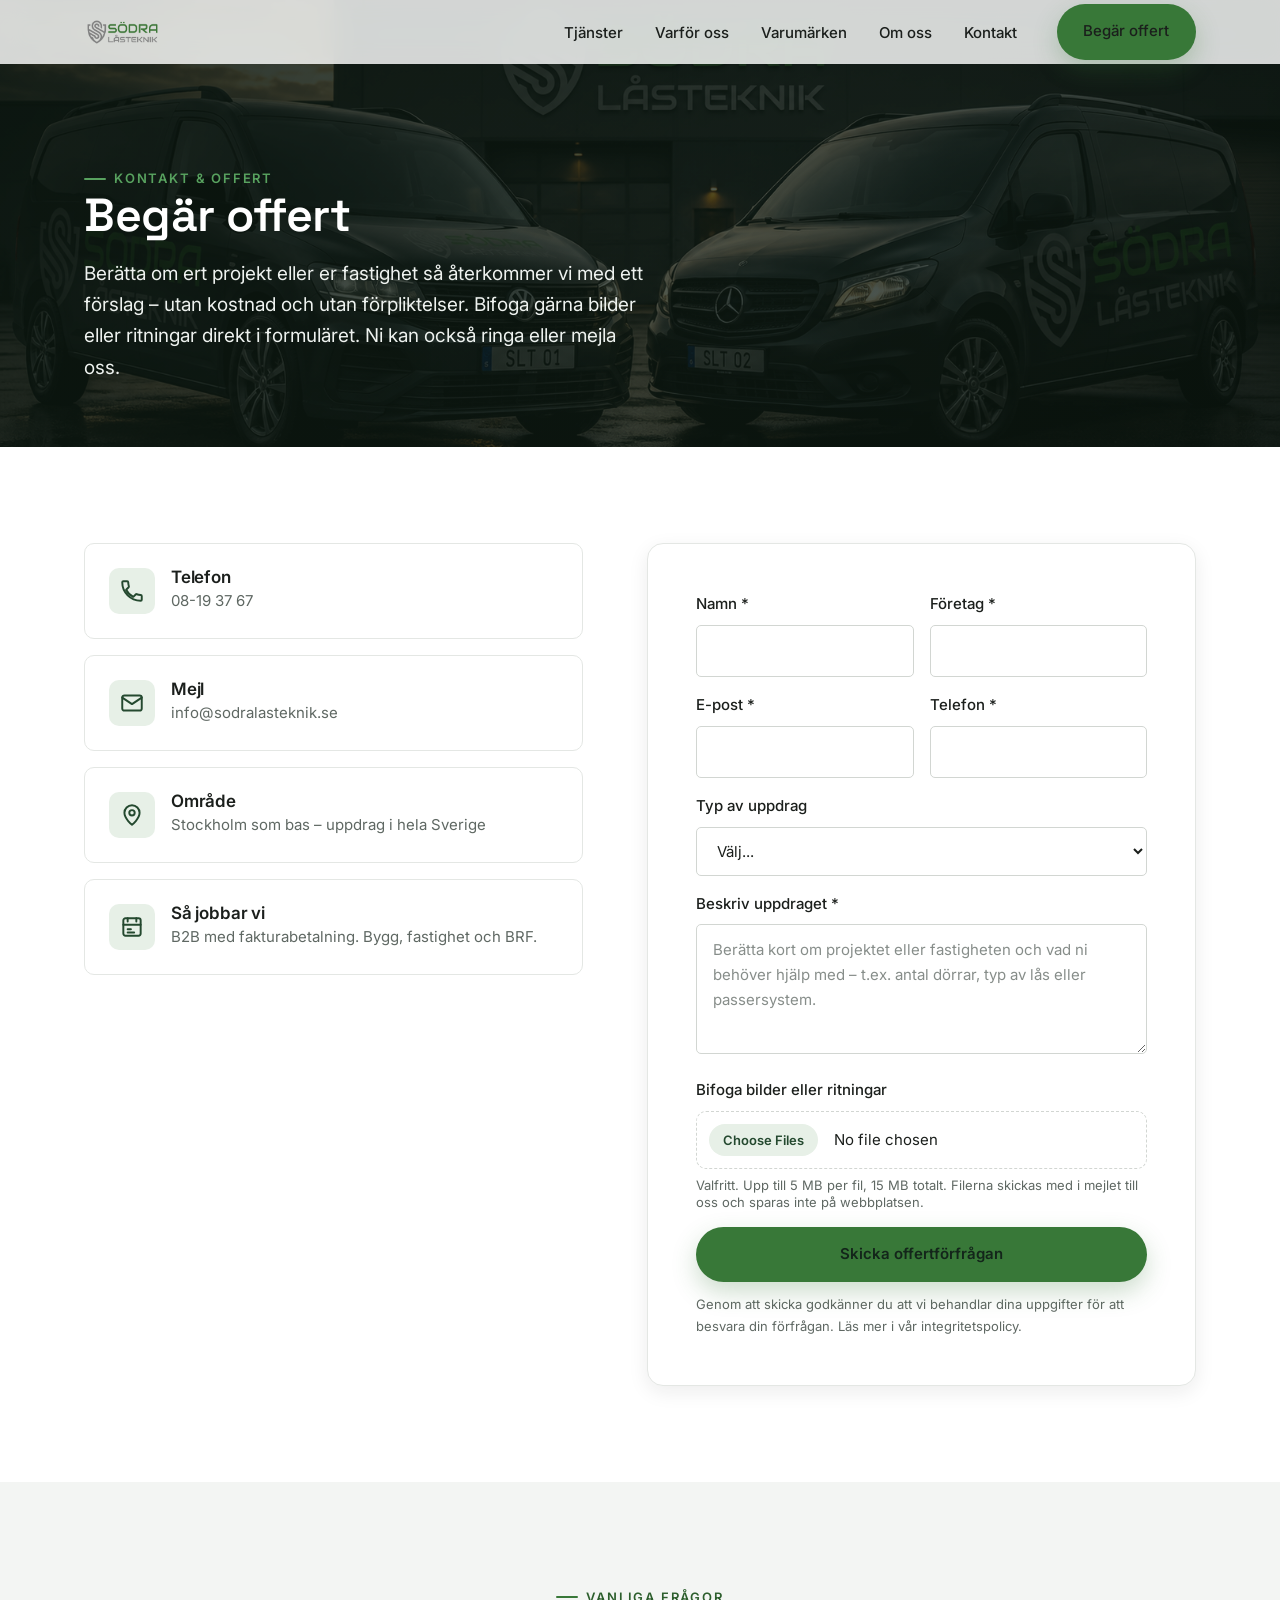
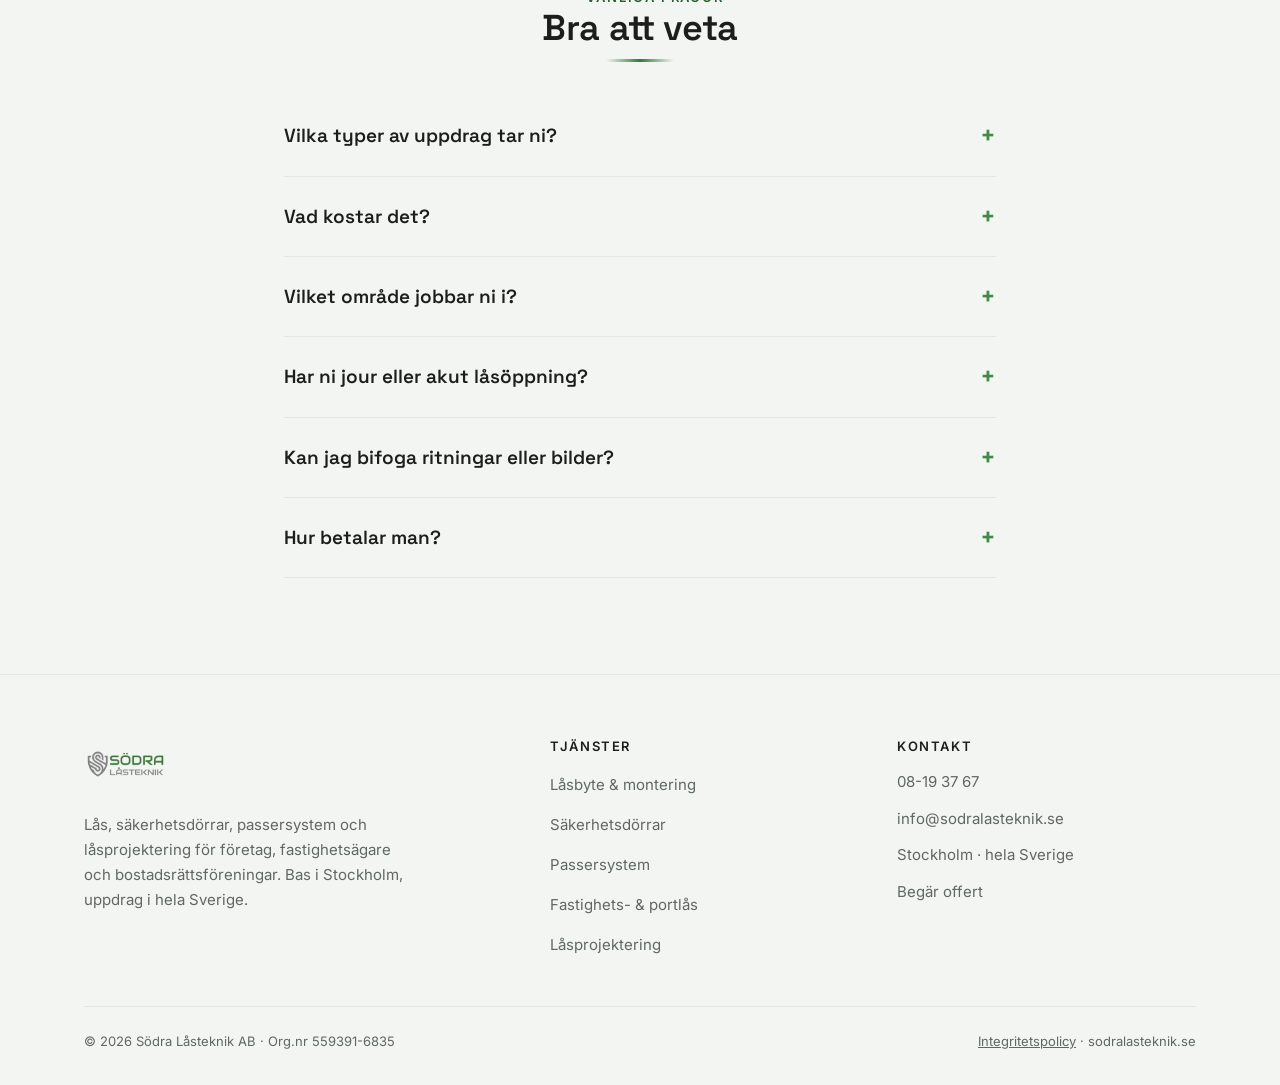
==== commit 5a72d3f4: "Lägg in kundens foton och putsa navigering - hero.png (servicebilarna) som mörk hero-bakgrund med lä" ====
--- a/contact/index.html
+++ b/contact/index.html
@@ -26,8 +26,8 @@
   <link href="https://fonts.googleapis.com/css2?family=Space+Grotesk:wght@500;600;700&family=Inter:wght@400;500;600;700&display=swap" rel="stylesheet">
 
   <!-- Stilmallar -->
-  <link rel="stylesheet" href="../assets/css/tokens.css?v=1.0.0">
-  <link rel="stylesheet" href="../assets/css/main.css?v=1.0.0">
+  <link rel="stylesheet" href="../assets/css/tokens.css?v=1.1.3">
+  <link rel="stylesheet" href="../assets/css/main.css?v=1.1.3">
 </head>
 <body id="top">
   <a href="#main" class="skip-link">Hoppa till innehåll</a>
@@ -46,7 +46,6 @@
         <li><a href="../#varumarken">Varumärken</a></li>
         <li><a href="../#om">Om oss</a></li>
         <li><a href="./">Kontakt</a></li>
-        <li><a href="tel:+468193767" class="nav-phone">08-19 37 67</a></li>
         <li><a href="#offert" class="btn btn-primary nav-cta">Begär offert</a></li>
       </ul>
 
@@ -252,7 +251,7 @@
     </div>
   </footer>
 
-  <script src="../assets/js/main.js?v=1.0.0" defer></script>
-  <script src="../assets/js/contact.js?v=1.0.0" defer></script>
+  <script src="../assets/js/main.js?v=1.1.3" defer></script>
+  <script src="../assets/js/contact.js?v=1.1.3" defer></script>
 </body>
 </html>
--- a/assets/css/main.css
+++ b/assets/css/main.css
@@ -519,14 +519,19 @@
 
 /* ===== Kontaktsida ===== */
 .page-hero {
-  background: var(--sl-bg-alt);
-  border-bottom: 1px solid var(--sl-border);
-  color: var(--sl-text);
+  position: relative;
+  background:
+    linear-gradient(120deg, rgba(11,22,15,0.9) 0%, rgba(15,28,20,0.72) 55%, rgba(11,22,15,0.82) 100%),
+    url("../img/hero.png") center/cover no-repeat;
+  background-color: #0d1912;
+  color: var(--sl-white);
   padding-top: calc(var(--sl-space-10) + var(--sl-space-6));
   padding-bottom: var(--sl-space-8);
 }
-.page-hero h1 { color: var(--sl-text); }
-.page-hero p { color: var(--sl-text-muted); max-width: 560px; margin-top: var(--sl-space-4); font-size: var(--sl-fs-lg); }
+.page-hero .eyebrow { color: var(--sl-green-400); }
+.page-hero .eyebrow::before { background: var(--sl-green-400); }
+.page-hero h1 { color: var(--sl-white); }
+.page-hero p { color: var(--sl-text-on-dark); max-width: 560px; margin-top: var(--sl-space-4); font-size: var(--sl-fs-lg); }
 /* Hero för fristående sidor utan navbar (t.ex. integritetspolicy) */
 .legal-hero {
   position: relative;
@@ -534,10 +539,12 @@
   display: grid;
   place-items: center;
   text-align: center;
-  color: var(--sl-text);
+  color: var(--sl-white);
   padding: var(--sl-space-9) var(--sl-space-5);
-  background: var(--sl-bg-alt);
-  border-bottom: 1px solid var(--sl-border);
+  background:
+    linear-gradient(160deg, rgba(11,22,15,0.86) 0%, rgba(15,28,20,0.72) 50%, rgba(10,20,14,0.9) 100%),
+    url("../img/hero.png") center/cover no-repeat;
+  background-color: #0d1912;
 }
 .legal-hero-inner {
   max-width: 640px;
@@ -548,9 +555,9 @@
 }
 .legal-hero-brand { margin-bottom: var(--sl-space-2); }
 .legal-hero-brand .brand-mark { width: 60px; height: 60px; }
-.legal-hero-brand .brand-text { font-size: var(--sl-fs-2xl); color: var(--sl-forest-800); }
-.legal-hero h1 { color: var(--sl-text); font-size: var(--sl-fs-4xl); }
-.legal-hero p { color: var(--sl-text-muted); font-size: var(--sl-fs-lg); max-width: 520px; }
+.legal-hero-brand .brand-text { font-size: var(--sl-fs-2xl); color: var(--sl-white); }
+.legal-hero h1 { color: var(--sl-white); font-size: var(--sl-fs-4xl); }
+.legal-hero p { color: var(--sl-text-on-dark); font-size: var(--sl-fs-lg); max-width: 520px; }
 .legal-hero .btn { margin-top: var(--sl-space-3); }
 
 .contact-layout {
@@ -1102,20 +1109,15 @@
 }
 .nav-phone:hover { color: var(--sl-brand-deep); }
 
-/* ===== Fotofri hero: mörk grön-svart yta + emblem-vattenstämpel ===== */
+/* ===== Hero med foto: servicebilarna + mörk overlay som håller texten läsbar ===== */
 .hero-dark {
-  background: linear-gradient(160deg, #17291d 0%, #122019 55%, #0d1912 100%);
-}
-.hero-emblem {
-  position: absolute;
-  inset: 0;
-  z-index: -1;
-  background: url("../img/emblem.png") no-repeat;
-  background-position: right -6% center;
-  background-size: auto 128%;
-  opacity: 0.07;
-  pointer-events: none;
-}
+  background:
+    linear-gradient(160deg, rgba(15,28,20,0.82) 0%, rgba(15,28,20,0.6) 45%, rgba(10,20,14,0.9) 100%),
+    url("../img/hero.png") center/cover no-repeat;
+  background-color: #0d1912;
+}
+/* Fotot bär nu det visuella; emblem-vattenstämpeln behövs inte ovanpå det */
+.hero-emblem { display: none; }
 .hero-dark .eyebrow { color: var(--sl-green-400); }
 .hero-dark .eyebrow::before { background: var(--sl-green-400); }
 
@@ -1123,52 +1125,58 @@
 .services-grid-3 { grid-template-columns: repeat(3, 1fr); }
 .service-card p { font-size: var(--sl-fs-sm); }
 
-/* ===== Varför-panel (ersätter Nordös foto-aside) ===== */
+/* ===== Foto-paneler (om oss + varför oss): helbildsfoto med citat överlagrat i nederkant ===== */
+.about-panel,
 .why-panel {
-  background: linear-gradient(155deg, #1c3826 0%, #142a1d 100%);
+  position: relative;
+  min-height: 340px;
   border-radius: var(--sl-radius-lg);
-  padding: var(--sl-space-8) var(--sl-space-7);
+  border: 1px solid var(--sl-border);
+  overflow: hidden;
   display: flex;
   flex-direction: column;
-  justify-content: center;
-  min-height: 320px;
-  position: relative;
-  overflow: hidden;
-}
-.why-panel::before {
+  justify-content: flex-end;
+  padding: var(--sl-space-7);
+}
+.about-panel img,
+.why-panel img {
+  position: absolute;
+  inset: 0;
+  z-index: 0;
+  width: 100%;
+  height: 100%;
+  object-fit: cover;
+  display: block;
+}
+/* Mörk toning i nederkant så det vita citatet är läsbart ovanpå fotot */
+.about-panel::after,
+.why-panel::after {
   content: "";
   position: absolute;
   inset: 0;
-  background: url("../img/emblem.png") no-repeat right -12% bottom -20%;
-  background-size: auto 90%;
-  opacity: 0.08;
-}
+  z-index: 1;
+  background: linear-gradient(to top, rgba(8,16,11,0.9) 0%, rgba(8,16,11,0.55) 30%, rgba(8,16,11,0.1) 60%, transparent 100%);
+  pointer-events: none;
+}
+.about-panel blockquote,
 .why-panel blockquote {
+  position: relative;
+  z-index: 2;
   font-family: var(--sl-font-display);
   font-size: var(--sl-fs-xl);
   line-height: var(--sl-lh-snug);
   color: var(--sl-white);
+}
+.about-panel cite,
+.why-panel cite {
   position: relative;
-}
-.why-panel cite {
+  z-index: 2;
+  display: block;
   margin-top: var(--sl-space-4);
   font-style: normal;
   font-size: var(--sl-fs-sm);
   color: var(--sl-green-400);
-  position: relative;
-}
-
-/* ===== Om-panel (emblem på ljus tonad yta) ===== */
-.about-panel {
-  background: var(--sl-bg-alt);
-  border: 1px solid var(--sl-border);
-  border-radius: var(--sl-radius-lg);
-  display: grid;
-  place-items: center;
-  min-height: 320px;
-  padding: var(--sl-space-8);
-}
-.about-panel img { width: min(70%, 240px); height: auto; opacity: 0.92; }
+}
 
 /* ===== Varumärken ===== */
 .brands { background: var(--sl-bg-alt); }
@@ -1197,7 +1205,7 @@
 /* ===== Responsivt ===== */
 @media (max-width: 900px) {
   .services-grid-3 { grid-template-columns: repeat(2, 1fr); }
-  .about-panel { min-height: 240px; }
+  .why-panel, .about-panel { min-height: 260px; }
 }
 @media (max-width: 560px) {
   .services-grid-3 { grid-template-columns: 1fr; }
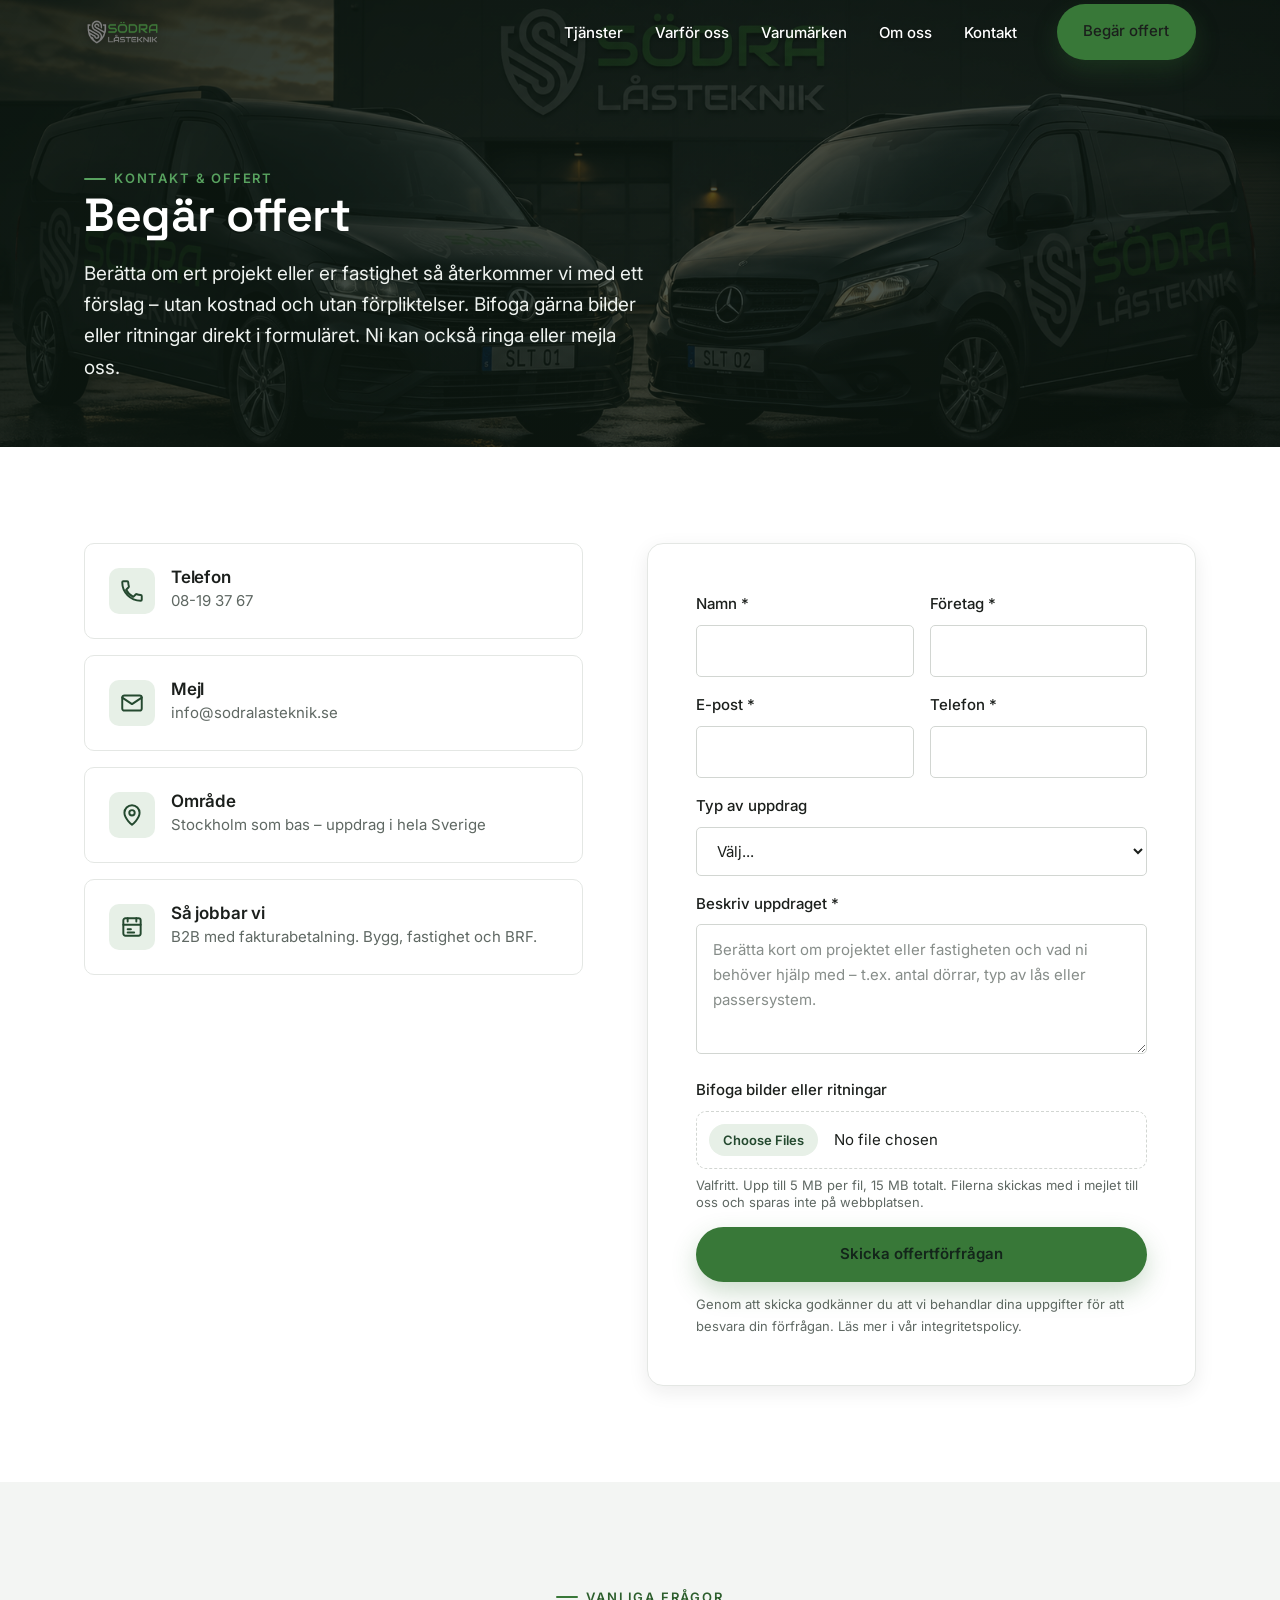
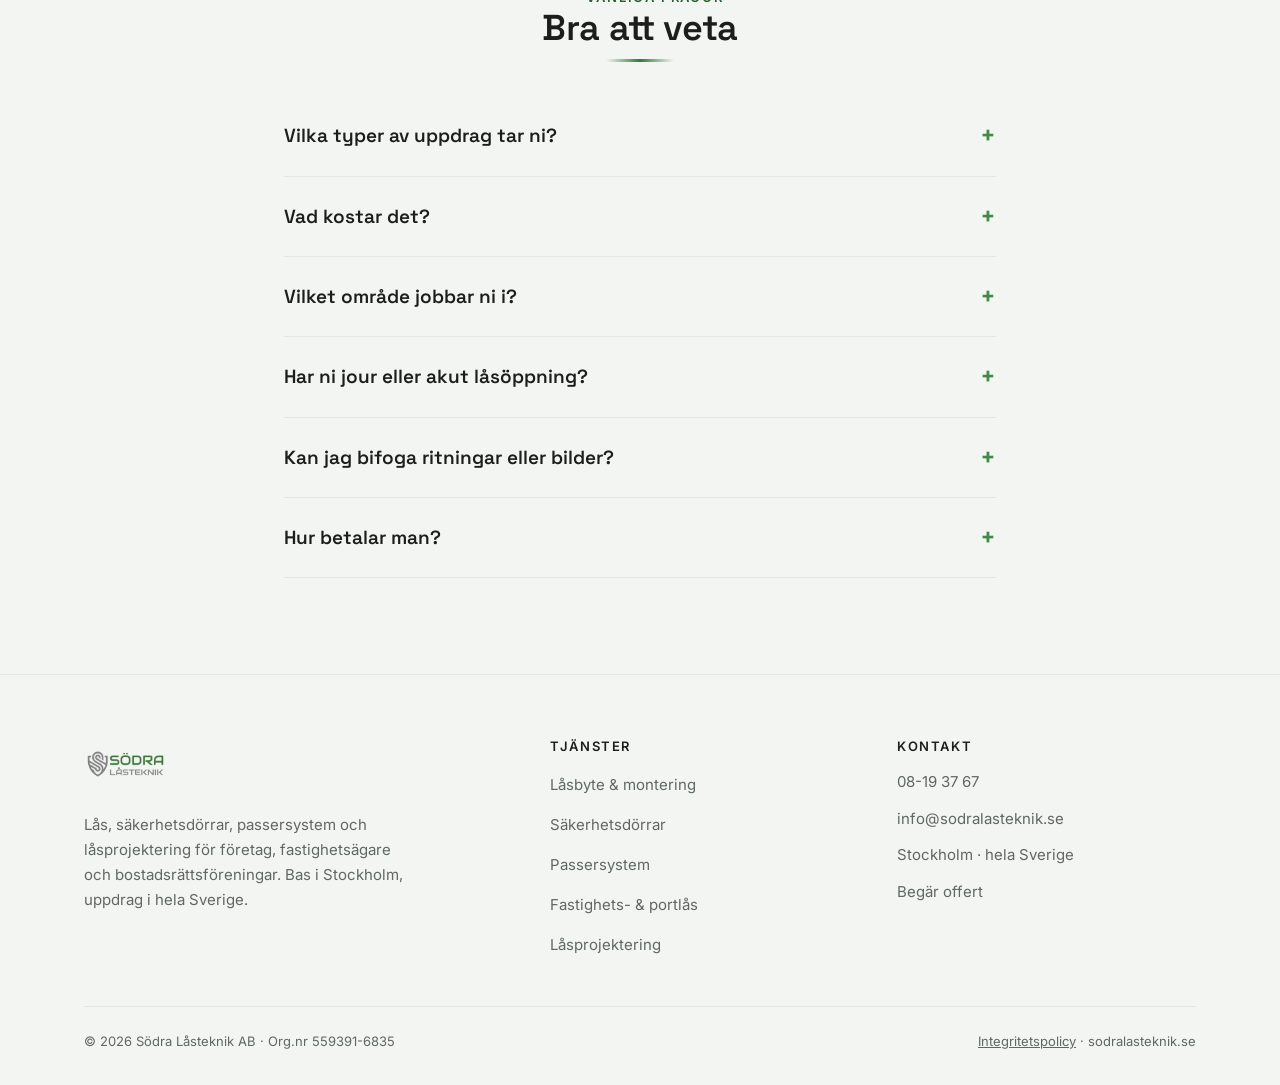
==== commit 203b7e94: "Transparent navbar över heron, bakgrund tonar in vid scroll (desktop) Högst upp på start- och kontak" ====
--- a/contact/index.html
+++ b/contact/index.html
@@ -26,8 +26,8 @@
   <link href="https://fonts.googleapis.com/css2?family=Space+Grotesk:wght@500;600;700&family=Inter:wght@400;500;600;700&display=swap" rel="stylesheet">
 
   <!-- Stilmallar -->
-  <link rel="stylesheet" href="../assets/css/tokens.css?v=1.1.3">
-  <link rel="stylesheet" href="../assets/css/main.css?v=1.1.3">
+  <link rel="stylesheet" href="../assets/css/tokens.css?v=1.1.6">
+  <link rel="stylesheet" href="../assets/css/main.css?v=1.1.6">
 </head>
 <body id="top">
   <a href="#main" class="skip-link">Hoppa till innehåll</a>
@@ -251,7 +251,7 @@
     </div>
   </footer>
 
-  <script src="../assets/js/main.js?v=1.1.3" defer></script>
-  <script src="../assets/js/contact.js?v=1.1.3" defer></script>
+  <script src="../assets/js/main.js?v=1.1.6" defer></script>
+  <script src="../assets/js/contact.js?v=1.1.6" defer></script>
 </body>
 </html>
--- a/assets/css/main.css
+++ b/assets/css/main.css
@@ -111,16 +111,37 @@
   position: fixed;
   inset: 0 0 auto 0;
   z-index: var(--sl-z-nav);
-  transition: background var(--sl-transition), box-shadow var(--sl-transition), padding var(--sl-transition);
+  transition: background var(--sl-transition), box-shadow var(--sl-transition), border-color var(--sl-transition), padding var(--sl-transition);
   padding-block: var(--sl-space-1);
   background: rgba(255, 255, 255, 0.82);
   backdrop-filter: saturate(180%) blur(12px);
   -webkit-backdrop-filter: saturate(180%) blur(12px);
+  border-bottom: 1px solid transparent;
 }
 .navbar.scrolled {
   background: rgba(255, 255, 255, 0.95);
   box-shadow: var(--sl-shadow-sm);
-  border-bottom: 1px solid var(--sl-border);
+  border-bottom-color: var(--sl-border);
+}
+
+/* Desktop: navbaren är transparent över den mörka heron högst upp. När man
+   börjar scrolla läggs .scrolled på (scrollY > 40 i main.js) och bakgrunden +
+   avskiljaren tonar in. Logga/länkar/knappar ligger kvar hela tiden.
+   Endast desktop – på mobil (≤900px) hålls navbaren solid (blur bryter menyn). */
+@media (min-width: 901px) {
+  .navbar:not(.scrolled) {
+    background: transparent;
+    backdrop-filter: none;
+    -webkit-backdrop-filter: none;
+    box-shadow: none;
+  }
+  .navbar:not(.scrolled) .nav-links a:not(.btn) {
+    color: #fff;
+    text-shadow: 0 1px 3px rgba(0, 0, 0, 0.4);
+  }
+  .navbar:not(.scrolled) .brand-logo {
+    filter: drop-shadow(0 1px 4px rgba(0, 0, 0, 0.45));
+  }
 }
 .navbar-inner {
   display: flex;
@@ -1179,7 +1200,7 @@
 }
 
 /* ===== Varumärken ===== */
-.brands { background: var(--sl-bg-alt); }
+.brands { background: var(--sl-bg); }
 .brand-grid {
   display: flex;
   flex-wrap: wrap;
@@ -1187,20 +1208,21 @@
   gap: var(--sl-space-4);
   margin-top: var(--sl-space-7);
 }
-.brand-grid li span {
+.brand-grid li a {
   display: block;
   font-family: var(--sl-font-display);
   font-weight: var(--sl-fw-semibold);
   font-size: var(--sl-fs-lg);
   letter-spacing: 0.02em;
   color: var(--sl-forest-700);
+  text-decoration: none;
   background: var(--sl-surface);
   border: 1px solid var(--sl-border);
   border-radius: var(--sl-radius-md);
   padding: var(--sl-space-4) var(--sl-space-6);
   transition: border-color var(--sl-transition), color var(--sl-transition);
 }
-.brand-grid li:hover span { border-color: var(--sl-brand); color: var(--sl-brand-deep); }
+.brand-grid li a:hover { border-color: var(--sl-brand); color: var(--sl-brand-deep); }
 
 /* ===== Responsivt ===== */
 @media (max-width: 900px) {
@@ -1209,5 +1231,5 @@
 }
 @media (max-width: 560px) {
   .services-grid-3 { grid-template-columns: 1fr; }
-  .brand-grid li span { font-size: var(--sl-fs-base); padding: var(--sl-space-3) var(--sl-space-5); }
-}
+  .brand-grid li a { font-size: var(--sl-fs-base); padding: var(--sl-space-3) var(--sl-space-5); }
+}
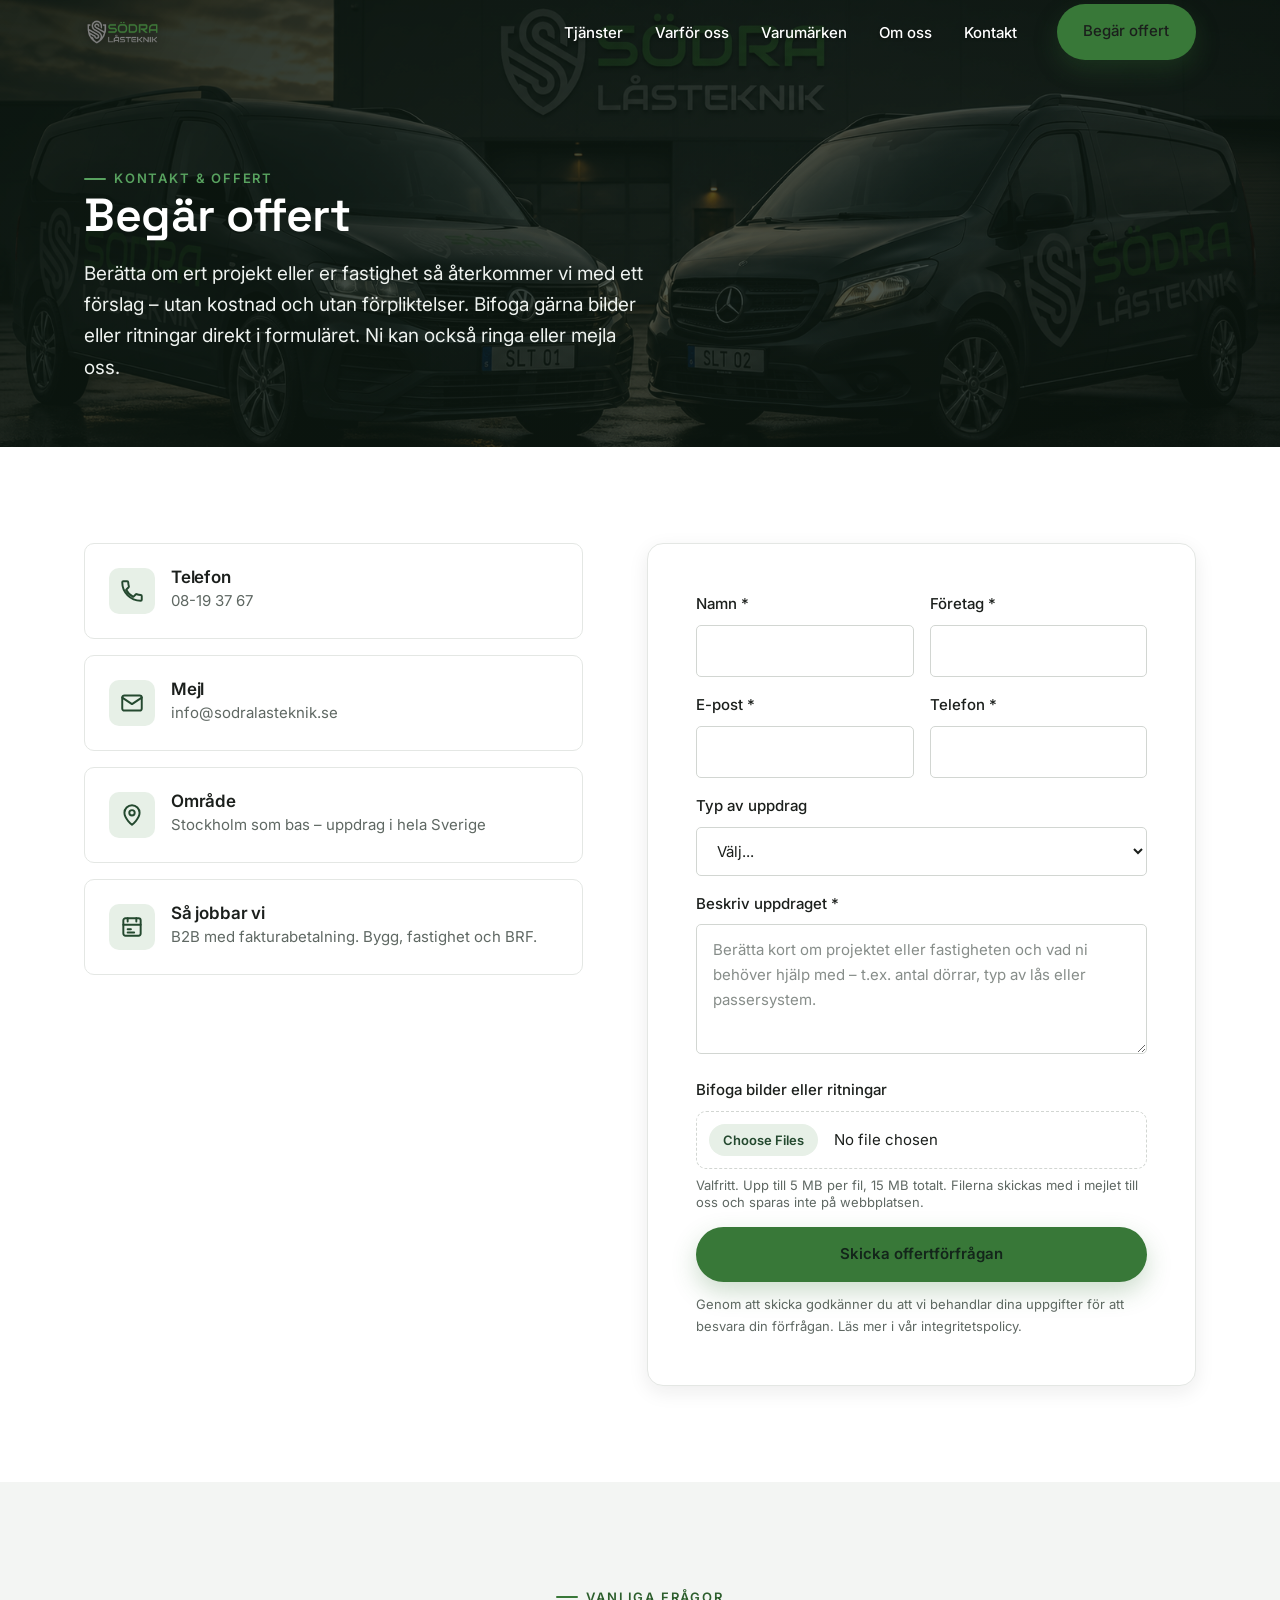
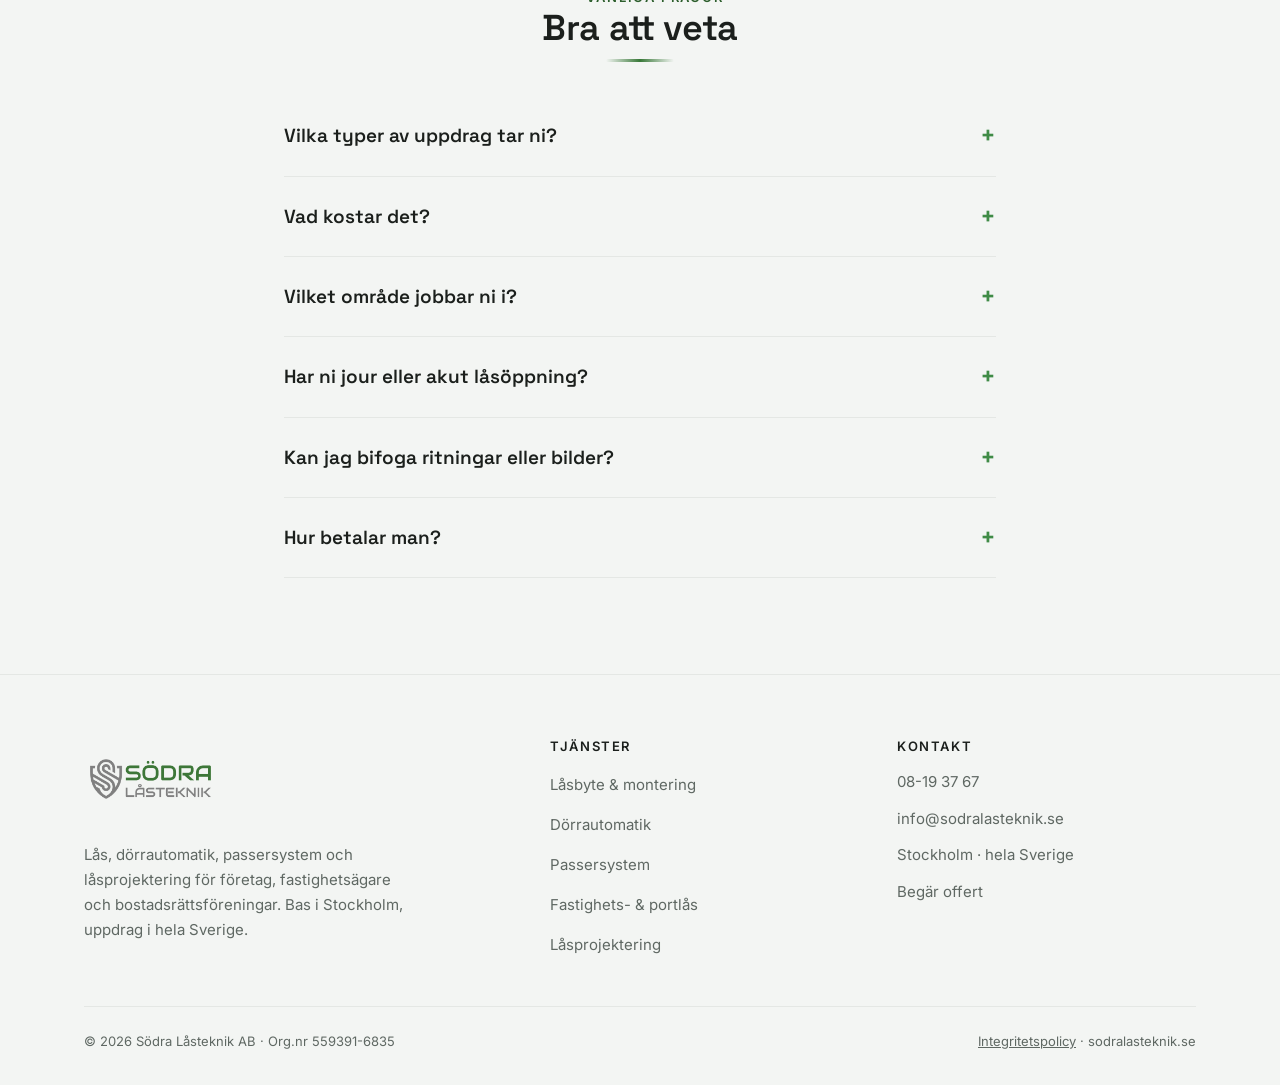
==== commit bf84c236: "Kundjusteringar: dörrautomatik ersätter säkerhetsdörrar + textfixar - Tjänstekort + footer-länk "Säk" ====
--- a/contact/index.html
+++ b/contact/index.html
@@ -4,7 +4,7 @@
   <meta charset="UTF-8">
   <meta name="viewport" content="width=device-width, initial-scale=1">
   <title>Kontakt &amp; offert – Södra Låsteknik</title>
-  <meta name="description" content="Begär offert på lås, säkerhetsdörrar, passersystem och låsprojektering. Berätta om ert projekt eller er fastighet och bifoga gärna bilder eller ritningar – vi återkommer med ett förslag.">
+  <meta name="description" content="Begär offert på lås, dörrautomatik, passersystem och låsprojektering. Berätta om ert projekt eller er fastighet och bifoga gärna bilder eller ritningar – vi återkommer med ett förslag.">
   <meta name="theme-color" content="#13251a">
   <link rel="canonical" href="https://sodralasteknik.se/contact/">
 
@@ -26,8 +26,8 @@
   <link href="https://fonts.googleapis.com/css2?family=Space+Grotesk:wght@500;600;700&family=Inter:wght@400;500;600;700&display=swap" rel="stylesheet">
 
   <!-- Stilmallar -->
-  <link rel="stylesheet" href="../assets/css/tokens.css?v=1.1.6">
-  <link rel="stylesheet" href="../assets/css/main.css?v=1.1.6">
+  <link rel="stylesheet" href="../assets/css/tokens.css?v=1.1.8">
+  <link rel="stylesheet" href="../assets/css/main.css?v=1.1.8">
 </head>
 <body id="top">
   <a href="#main" class="skip-link">Hoppa till innehåll</a>
@@ -219,14 +219,14 @@
           <a href="../" class="brand" aria-label="Södra Låsteknik">
             <img src="../assets/img/logo.png" alt="Södra Låsteknik" class="brand-logo footer-logo">
           </a>
-          <p class="footer-about">Lås, säkerhetsdörrar, passersystem och låsprojektering för företag, fastighetsägare och bostadsrättsföreningar. Bas i Stockholm, uppdrag i hela Sverige.</p>
+          <p class="footer-about">Lås, dörrautomatik, passersystem och låsprojektering för företag, fastighetsägare och bostadsrättsföreningar. Bas i Stockholm, uppdrag i hela Sverige.</p>
         </div>
 
         <div>
           <h4>Tjänster</h4>
           <ul class="footer-links" role="list">
             <li><a href="../#tjanster">Låsbyte &amp; montering</a></li>
-            <li><a href="../#tjanster">Säkerhetsdörrar</a></li>
+            <li><a href="../#tjanster">Dörrautomatik</a></li>
             <li><a href="../#tjanster">Passersystem</a></li>
             <li><a href="../#tjanster">Fastighets- &amp; portlås</a></li>
             <li><a href="../#tjanster">Låsprojektering</a></li>
@@ -251,7 +251,7 @@
     </div>
   </footer>
 
-  <script src="../assets/js/main.js?v=1.1.6" defer></script>
-  <script src="../assets/js/contact.js?v=1.1.6" defer></script>
+  <script src="../assets/js/main.js?v=1.1.8" defer></script>
+  <script src="../assets/js/contact.js?v=1.1.8" defer></script>
 </body>
 </html>
--- a/assets/css/main.css
+++ b/assets/css/main.css
@@ -152,7 +152,7 @@
 .brand { display: inline-flex; align-items: center; gap: var(--sl-space-3); }
 .brand-mark { width: 38px; height: 38px; flex-shrink: 0; }
 .brand-logo { height: 88px; width: auto; display: block; }
-.footer .brand-logo { height: 104px; }
+.footer .brand-logo { height: 168px; }
 .legal-hero .brand-logo { height: 380px; margin-bottom: var(--sl-space-2); }
 .brand-text {
   font-family: var(--sl-font-display);
@@ -1054,12 +1054,23 @@
   .footer-grid { grid-template-columns: 1fr 1fr; }
 
   .nav-toggle { display: flex; position: relative; z-index: 2; }
-  /* Solid navbar utan blur på mobil – blur bryter fixed-positionering av menyn */
+  /* Ingen blur på mobil – blur bryter fixed-positioneringen av menyn.
+     Navbaren är transparent högst upp (över heron) och solid vid scroll. */
   .navbar, .navbar.scrolled {
     background: var(--sl-bg);
     backdrop-filter: none;
     -webkit-backdrop-filter: none;
   }
+  .navbar:not(.scrolled) {
+    background: transparent;
+    box-shadow: none;
+  }
+  .navbar:not(.scrolled) .nav-toggle span { background: #fff; }
+  .navbar:not(.scrolled) .brand-logo { filter: drop-shadow(0 1px 4px rgba(0, 0, 0, 0.45)); }
+  /* Menyn öppen: den vita panelen täcker heron, så logga + hamburgare/X måste
+     vara mörka även högst upp (annars vitt-på-vitt). */
+  .nav-open .navbar:not(.scrolled) .nav-toggle span { background: var(--sl-text); }
+  .nav-open .navbar:not(.scrolled) .brand-logo { filter: none; }
   .brand { position: relative; z-index: 2; }
   /* Mindre logga på mobil: gör navbaren lägre än sektionernas topp-padding
      så ankarlänkar (t.ex. #process) landar med rubriken synlig under navbaren. */
@@ -1119,7 +1130,7 @@
 /* Loggan är en bred lockup (emblem + text), inte en kompakt symbol –
    lägre höjd än den delade grundens standard. */
 .brand-logo { height: 46px; }
-.footer .brand-logo { height: 50px; }
+.footer .brand-logo { height: 80px; }
 .legal-hero .brand-logo { height: 132px; }
 
 /* Telefonlänk i navbaren */
